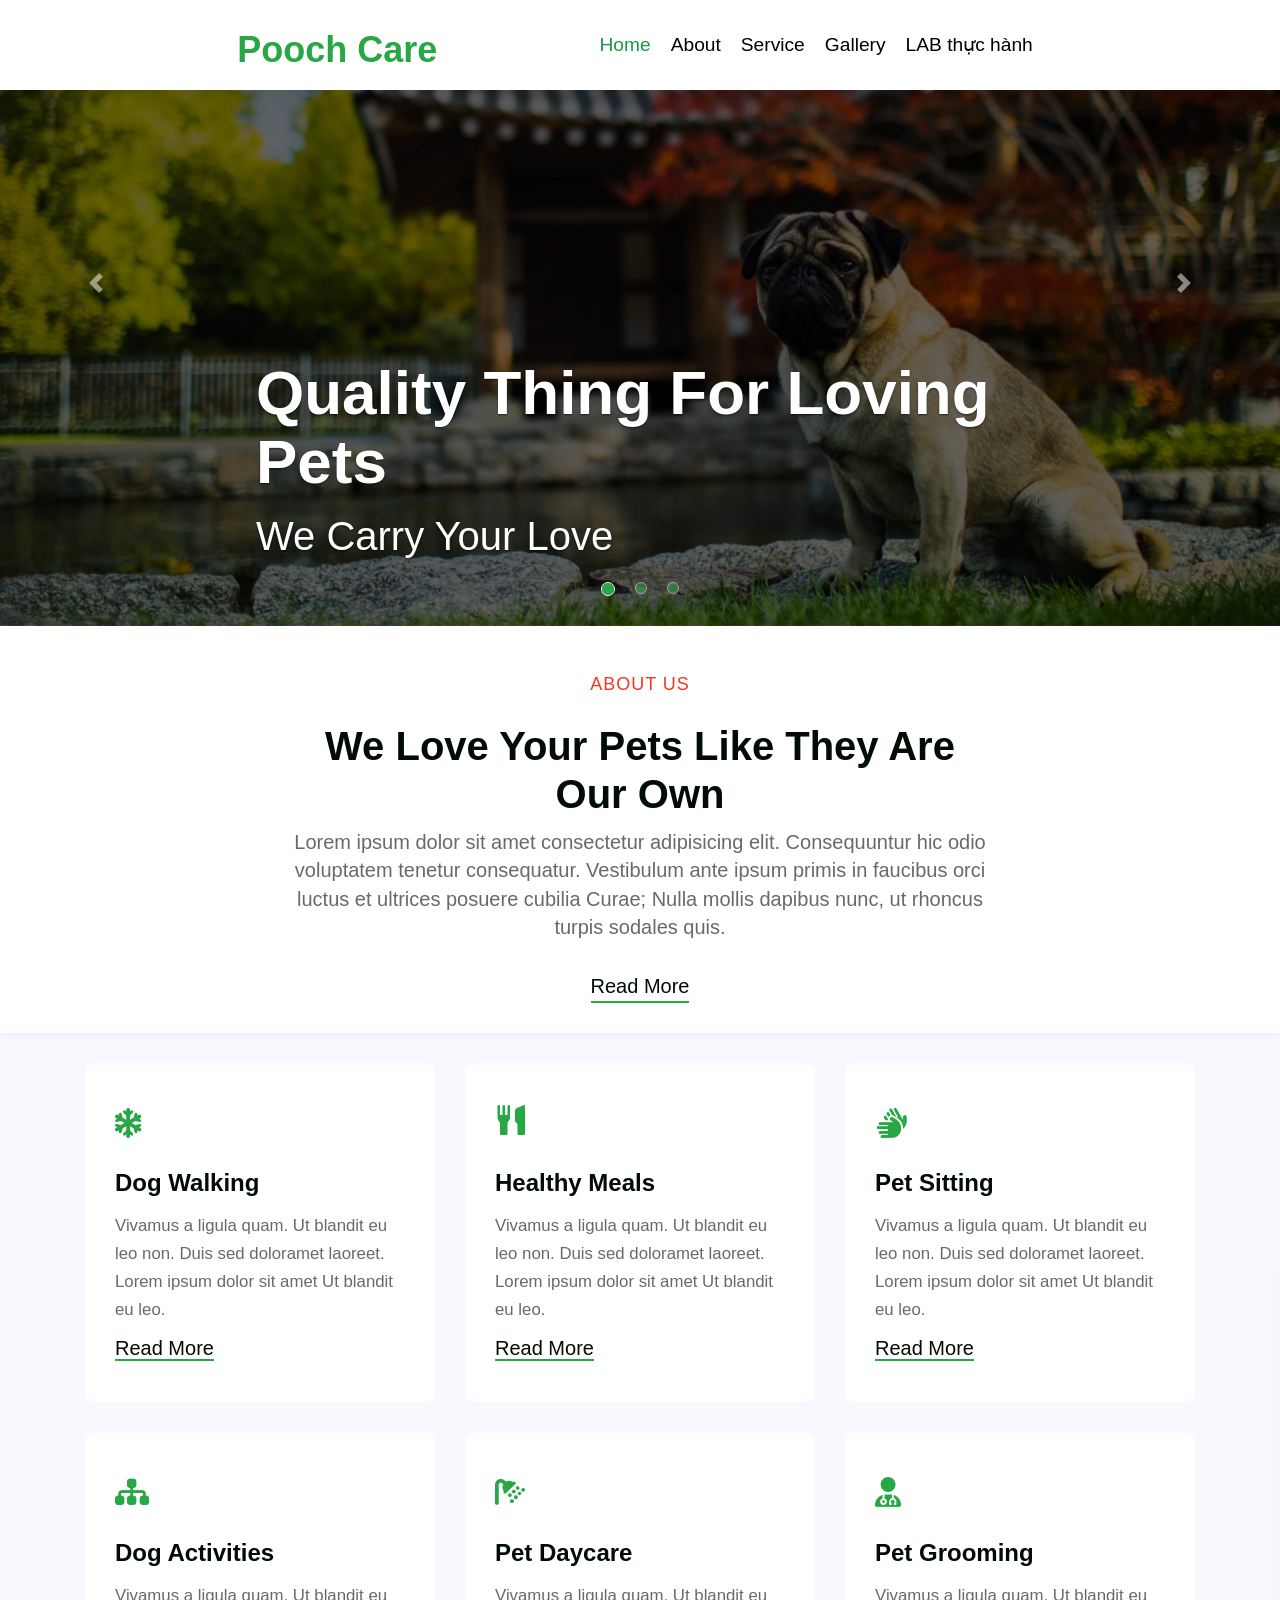
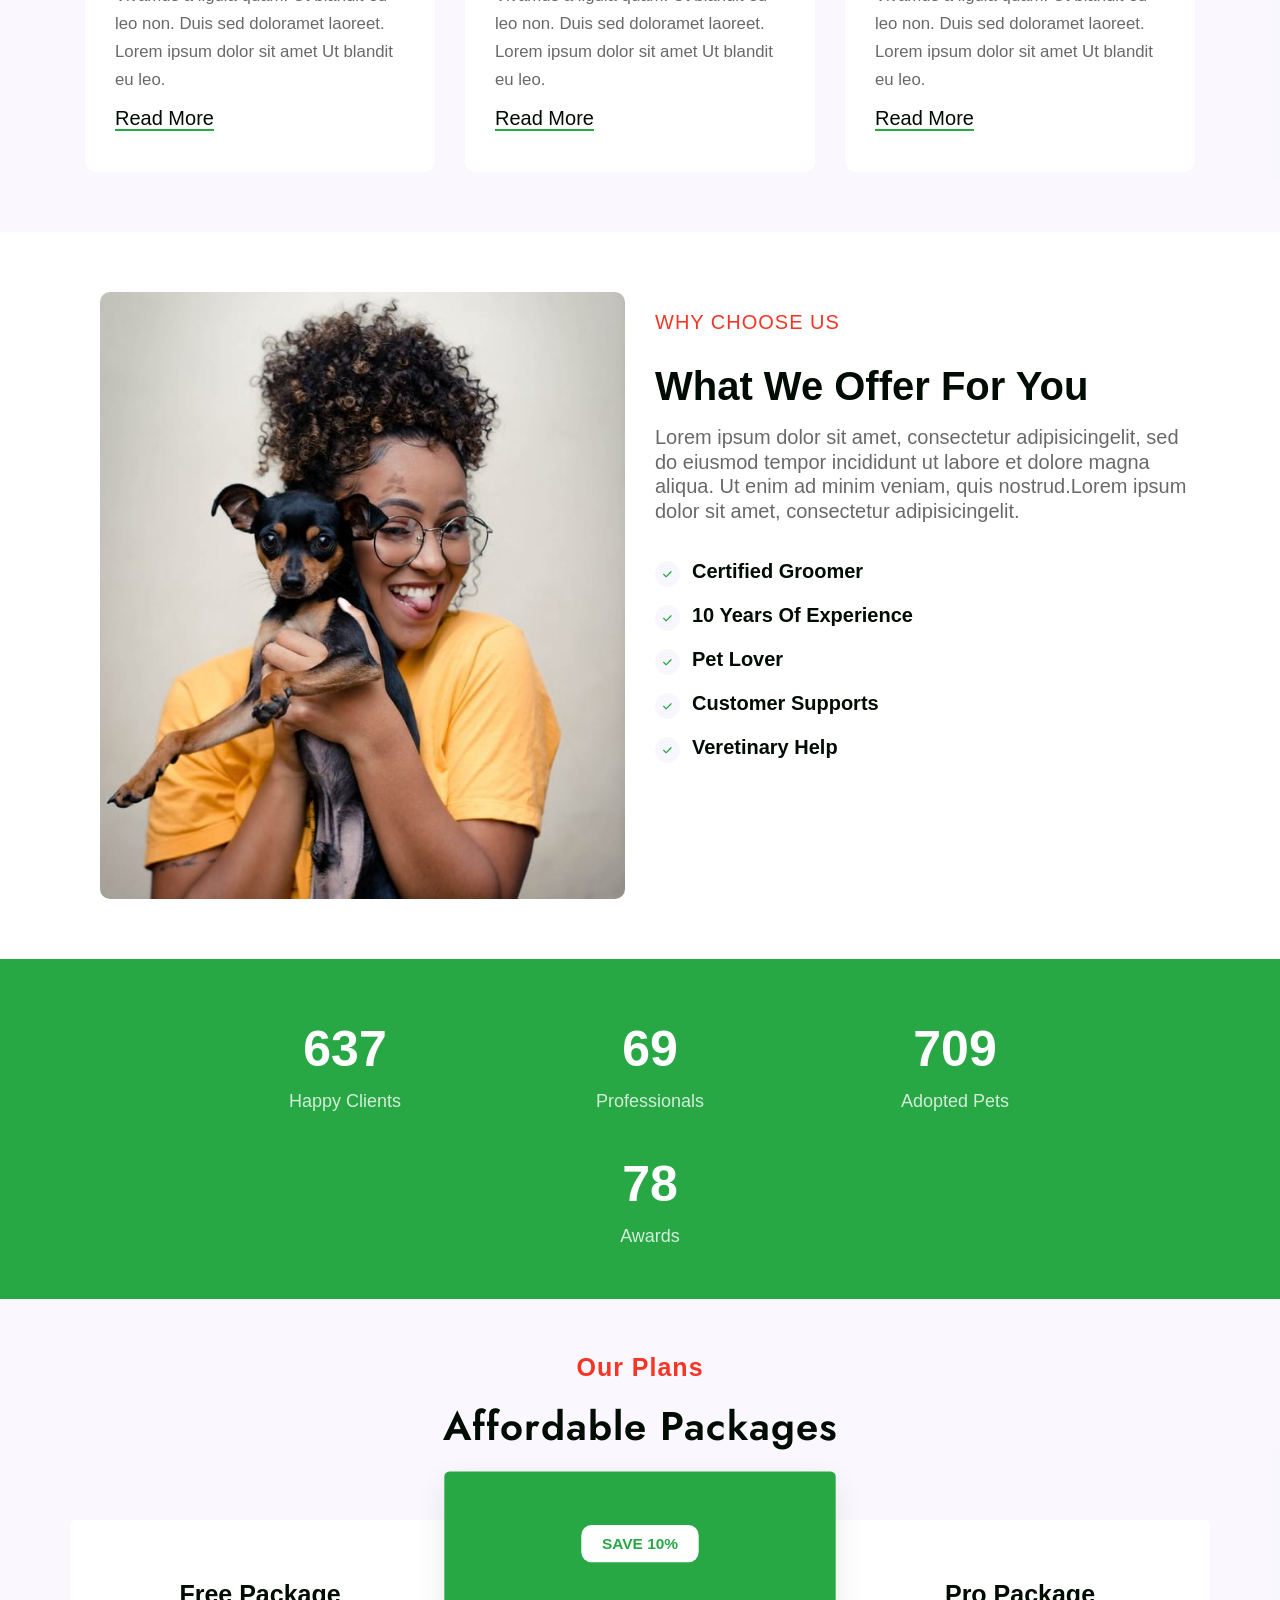
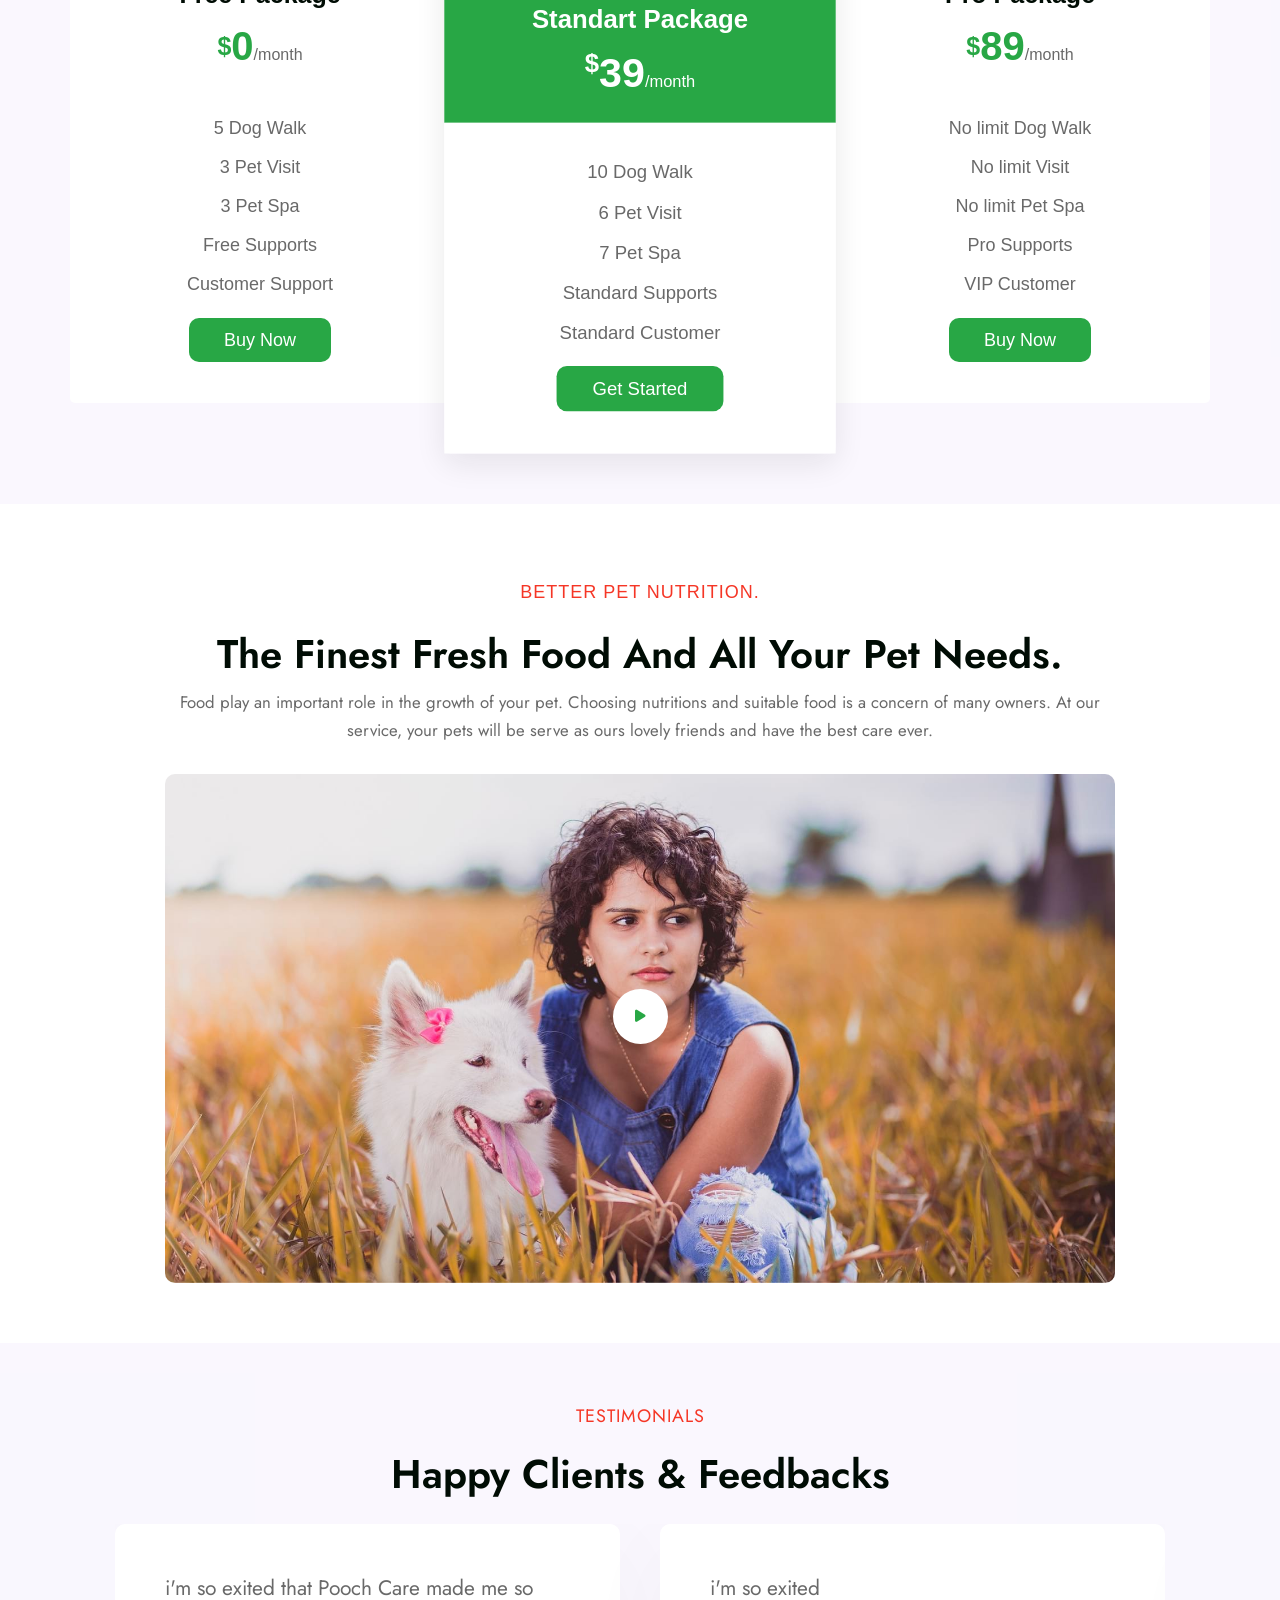
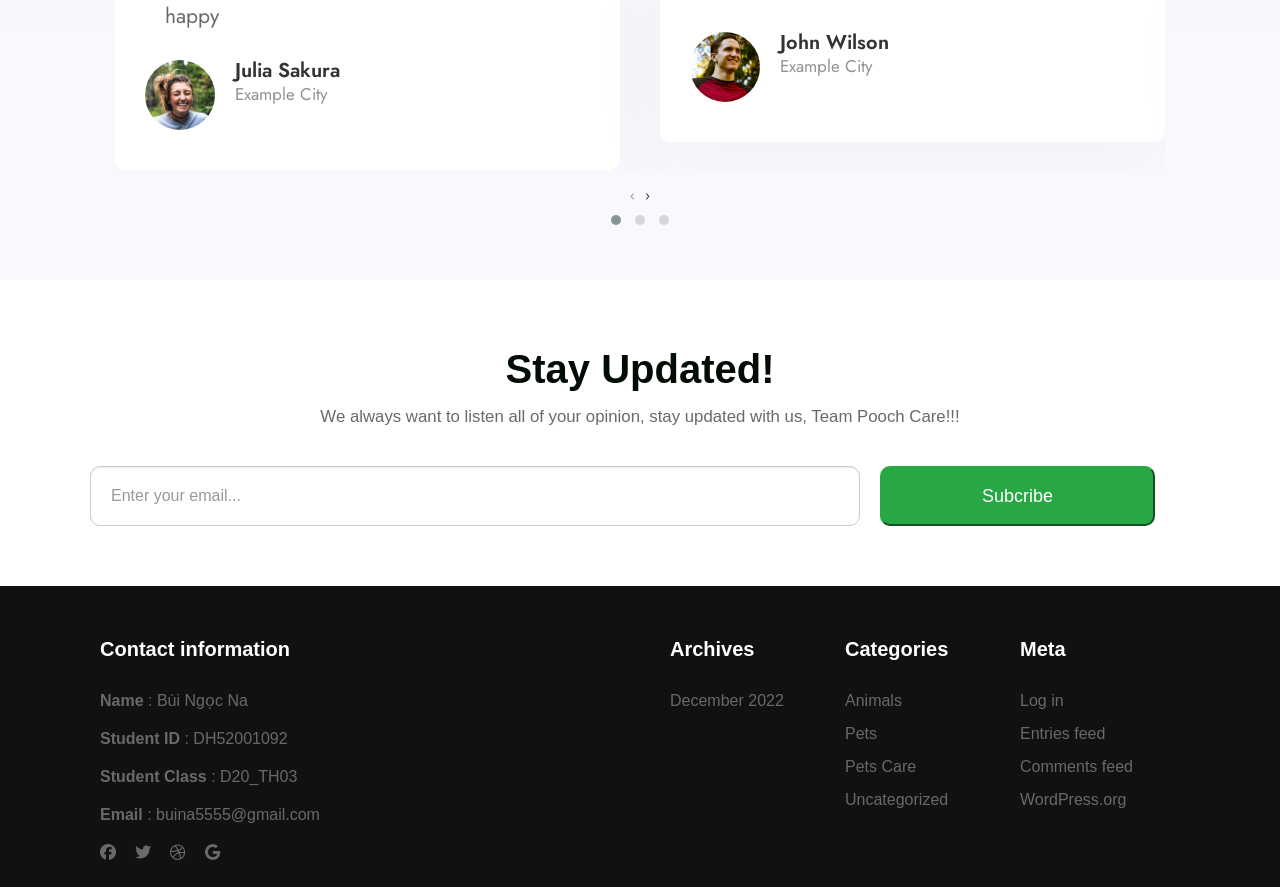
==== index.html @ baf22b52 "daud 1" ====
<!DOCTYPE html>
<html lang="en">
  <head>
    <link rel="stylesheet" href="./style.css" />
    <link rel="icon" href="./img/favicon-32x32.png" />
    <title>Poochcare Animal</title>
    <!-- Required meta tags -->
    <meta charset="utf-8" />
    <meta
      name="viewport"
      content="width=device-width, initial-scale=1, shrink-to-fit=no"
    />
    <!-- End required meta tags -->
    <!-- Bootstrap CSS -->
    <link
      rel="stylesheet"
      href="https://stackpath.bootstrapcdn.com/bootstrap/4.3.1/css/bootstrap.min.css"
      integrity="sha384-ggOyR0iXCbMQv3Xipma34MD+dH/1fQ784/j6cY/iJTQUOhcWr7x9JvoRxT2MZw1T"
      crossorigin="anonymous"
    />
    <link
      rel="stylesheet"
      href="https://cdnjs.cloudflare.com/ajax/libs/font-awesome/6.2.0/css/all.min.css"
    />
    <link
      href="//netdna.bootstrapcdn.com/bootstrap/3.0.0/css/bootstrap.min.css"
      rel="stylesheet"
    />
    <link
      rel="stylesheet"
      href="https://cdnjs.cloudflare.com/ajax/libs/OwlCarousel2/2.3.4/assets/owl.carousel.min.css"
      integrity="sha512-tS3S5qG0BlhnQROyJXvNjeEM4UpMXHrQfTGmbQ1gKmelCxlSEBUaxhRBj/EFTzpbP4RVSrpEikbmdJobCvhE3g=="
      crossorigin="anonymous"
      referrerpolicy="no-referrer"
    />
    <link
      rel="stylesheet"
      href="https://cdnjs.cloudflare.com/ajax/libs/OwlCarousel2/2.3.4/assets/owl.theme.default.min.css"
      integrity="sha512-sMXtMNL1zRzolHYKEujM2AqCLUR9F2C4/05cdbxjjLSRvMQIciEPCQZo++nk7go3BtSuK9kfa/s+a4f4i5pLkw=="
      crossorigin="anonymous"
      referrerpolicy="no-referrer"
    />
    <!-- End bootstrap CSS -->
  </head>
  <body>
    <!-- Start header -->
    <header class="header">
      <div class="container">
        <div class="logo">
          <h1>Pooch Care</h1>
        </div>
        <!-- Start navigation bar -->
        <div class="navigation">
          <div><a style="color: #189a46" href="./index.html">Home</a></div>
          <div><a href="./about.html">About</a></div>
          <div><a href="./service.html">Service</a></div>
          <div><a href="#">Gallery</a></div>
          <div><a href="#">LAB thực hành</a></div>
        </div>
        <!-- End navigation bar -->
      </div>
    </header>
    <!-- End header -->
    <!-- Start carousel -->
    <div class="slider">
      <div
        id="carouselExampleIndicators"
        class="carousel slide"
        data-ride="carousel"
      >
        <ol class="carousel-indicators">
          <li
            data-target="#carouselExampleIndicators"
            data-slide-to="0"
            class="dot active"
          ></li>
          <li
            data-target="#carouselExampleIndicators"
            data-slide-to="1"
            class="dot"
          ></li>
          <li
            data-target="#carouselExampleIndicators"
            data-slide-to="2"
            class="dot"
          ></li>
        </ol>
        <div class="carousel-inner">
          <div class="carousel-item active">
            <img
              class="d-block w-100"
              src="./img/banner1.jpg"
              alt="First slide"
            />
            <div
              class="carousel-caption d-none d-md-block"
              style="text-align: left"
            >
              <h1>Quality Thing For Loving Pets</h1>
              <p>We Carry Your Love</p>
            </div>
          </div>
          <div class="carousel-item">
            <img
              class="d-block w-100"
              src="./img/banner2.jpg"
              alt="Second slide"
            />
            <div
              class="carousel-caption d-none d-md-block"
              style="text-align: right"
            >
              <h1>Delivering Happiness For Pets</h1>
              <p>For The Love Of Pets</p>
            </div>
          </div>
          <div class="carousel-item">
            <img
              class="d-block w-100"
              src="./img/banner3.jpg"
              alt="Third slide"
            />
            <div
              class="carousel-caption d-none d-md-block"
              style="text-align: center"
            >
              <h1>Make Your Pets Be Better</h1>
              <p>We Help Yours Project</p>
            </div>
          </div>
        </div>
        <a
          class="carousel-control-prev"
          href="#carouselExampleIndicators"
          role="button"
          data-slide="prev"
        >
          <span class="carousel-control-prev-icon" aria-hidden="true"></span>
          <span class="sr-only">Previous</span>
        </a>
        <a
          class="carousel-control-next"
          href="#carouselExampleIndicators"
          role="button"
          data-slide="next"
        >
          <span class="carousel-control-next-icon" aria-hidden="true"></span>
          <span class="sr-only">Next</span>
        </a>
      </div>
    </div>
    <!-- End carousel -->
    <!-- Start introdution -->
    <section id="about">
      <div class="container">
        <div class="main-content align-items-center">
          <h6 class="sub-title">ABOUT US</h6>
          <h3 class="main-title">We love your pets like they are our own</h3>
          <p class="my-text">
            Lorem ipsum dolor sit amet consectetur adipisicing elit.
            Consequuntur hic odio voluptatem tenetur consequatur. Vestibulum
            ante ipsum primis in faucibus orci luctus et ultrices posuere
            cubilia Curae; Nulla mollis dapibus nunc, ut rhoncus turpis sodales
            quis.
          </p>
          <a href="#" class="read">Read more</a>
        </div>
      </div>
    </section>
    <!-- End introdution -->
    <!-- Start features -->
    <section class="features" id="features">
      <div class="container">
        <div class="grid-area-hny main-content row justify-content-center">
          <div class="col-lg-4 col-sm-6 grids-feature">
            <div class="area-box">
              <div class="icon">
                <i class="fa fa-snowflake"></i>
              </div>
              <h4><a href="#" class="title-head">Dog Walking</a></h4>
              <p>
                Vivamus a ligula quam. Ut blandit eu leo non. Duis sed doloramet
                laoreet. Lorem ipsum dolor sit amet Ut blandit eu leo.
              </p>
              <a href="#" class="read">Read More</a>
            </div>
          </div>
          <div class="col-lg-4 col-sm-6 grids-feature">
            <div class="area-box">
              <div class="icon">
                <i class="glyphicon glyphicon-cutlery"></i>
              </div>
              <h4><a href="#" class="title-head">Healthy Meals</a></h4>
              <p>
                Vivamus a ligula quam. Ut blandit eu leo non. Duis sed doloramet
                laoreet. Lorem ipsum dolor sit amet Ut blandit eu leo.
              </p>
              <a href="#" class="read">Read More</a>
            </div>
          </div>
          <div class="col-lg-4 col-sm-6 grids-feature">
            <div class="area-box">
              <div class="icon">
                <i class="fa fa-sign-language"></i>
              </div>
              <h4><a href="#" class="title-head">Pet Sitting</a></h4>
              <p>
                Vivamus a ligula quam. Ut blandit eu leo non. Duis sed doloramet
                laoreet. Lorem ipsum dolor sit amet Ut blandit eu leo.
              </p>
              <a href="#" class="read">Read More</a>
            </div>
          </div>
          <div class="col-lg-4 col-sm-6 grids-feature">
            <div class="area-box">
              <div class="icon">
                <i class="fa fa-sitemap"></i>
              </div>
              <h4><a href="#" class="title-head">Dog Activities</a></h4>
              <p>
                Vivamus a ligula quam. Ut blandit eu leo non. Duis sed doloramet
                laoreet. Lorem ipsum dolor sit amet Ut blandit eu leo.
              </p>
              <a href="#" class="read">Read More</a>
            </div>
          </div>
          <div class="col-lg-4 col-sm-6 grids-feature">
            <div class="area-box">
              <div class="icon">
                <i class="fa fa-shower"></i>
              </div>
              <h4><a href="#" class="title-head">Pet Daycare</a></h4>
              <p>
                Vivamus a ligula quam. Ut blandit eu leo non. Duis sed doloramet
                laoreet. Lorem ipsum dolor sit amet Ut blandit eu leo.
              </p>
              <a href="#" class="read">Read More</a>
            </div>
          </div>
          <div class="col-lg-4 col-sm-6 grids-feature">
            <div class="area-box">
              <div class="icon">
                <i class="fa fa-user-md"></i>
              </div>
              <h4><a href="#" class="title-head">Pet Grooming</a></h4>
              <p>
                Vivamus a ligula quam. Ut blandit eu leo non. Duis sed doloramet
                laoreet. Lorem ipsum dolor sit amet Ut blandit eu leo.
              </p>
              <a href="#" class="read">Read More</a>
            </div>
          </div>
        </div>
      </div>
    </section>
    <!-- End features -->
    <!-- Start service -->
    <section class="service">
      <div class="content-with-photo py-5">
        <div class="container py-md-5 py3">
          <div class="main-content row">
            <div class="main-content-image col-lg-6 pl-lg-5 mb-lg-0 mb-5">
              <img src="./img/ab.jpg" alt="picture" class="img-fluid" />
            </div>
            <div class="main-content-text col-lg-6">
              <h6 class="sub-title">Why Choose Us</h6>
              <h3 class="hny-title">What we Offer for you</h3>
              <p>
                Lorem ipsum dolor sit amet, consectetur adipisicingelit, sed do
                eiusmod tempor incididunt ut labore et dolore magna aliqua. Ut
                enim ad minim veniam, quis nostrud.Lorem ipsum dolor sit amet,
                consectetur adipisicingelit.
              </p>
              <ul class="list-certified">
                <li><span class="fa fa-check"></span>Certified Groomer</li>
                <li><span class="fa fa-check"></span>10 Years Of Experience</li>
                <li><span class="fa fa-check"></span>Pet Lover</li>
                <li><span class="fa fa-check"></span>Customer Supports</li>
                <li><span class="fa fa-check"></span>Veretinary Help</li>
              </ul>
            </div>
          </div>
        </div>
      </div>
    </section>
    <!-- End service -->
    <!-- Start counting -->
    <section class="counting py-5" id="stats">
      <div class="gallery-inner container py-lg-0 py-3">
        <div class="row stats-con pb-lg-3 justify-content-center">
          <div class="col-lg-3 col-6 stats-info counter-grid">
            <p class="counter1"></p>
            <h4>happy clients</h4>
          </div>
          <div class="col-lg-3 col-6 stats-info counter-grid">
            <p class="counter2"></p>
            <h4>professionals</h4>
          </div>
          <div class="col-lg-3 col-6 stats-info counter-grid mt-lg-0 mt-5">
            <p class="counter3"></p>
            <h4>adopted pets</h4>
          </div>
          <div class="col-lg-3 col-6 stats-info counter-grid mt-lg-0 mt-5">
            <p class="counter4"></p>
            <h4>awards</h4>
          </div>
        </div>
      </div>
    </section>
    <!-- End counting -->
    <!-- Start Plan -->
    <section class="pricing py-5">
      <div class="pricing-7-sec pt-lg-4 pt-md-3 pb-lg-5 pb-md-4">
        <div class="container">
          <div class="heading text-center mx-auto">
            <h6 class="sub-titile">Our Plans</h6>
            <h3 class="hny-title mb-5">Affordable Packages</h3>
          </div>
          <div class="pricing-package no-gutters row justify-content-center">
            <!-- pricing grid 1 -->
            <div class="pricing-gd-left col-lg-4">
              <div class="pricing-left">
                <div class="pricing-left-top">
                  <h6 class="one-light">Free Package</h6>
                  <h4><label for="">$</label>0<span>/month</span></h4>
                </div>
                <div class="pricing-left-bottom">
                  <div class="pricing-left-bottom-bottom">
                    <ul class="links">
                      <li>5 Dog Walk</li>
                      <li>3 Pet Visit</li>
                      <li>3 Pet Spa</li>
                      <li>Free Supports</li>
                      <li>Customer Support</li>
                    </ul>
                  </div>
                  <div class="buy-button">
                    <a href="" class="btn-primary">Buy Now</a>
                  </div>
                </div>
              </div>
            </div>
            <!-- pricing grid 1 -->
            <!-- pricing grid 2 -->
            <div class="pricing-gd-middle active col-lg-4">
              <div class="box-pricing-standard-package">
                <div class="pricing-middle-top">
                  <h5>Save 10%</h5>
                  <h6>Standart Package</h6>
                  <h4><label for="">$</label>39<span>/month</span></h4>
                </div>
                <div class="pricing-middle-bottom">
                  <div class="pricing-middile-bottom-bottom">
                    <ul class="links">
                      <li>10 Dog Walk</li>
                      <li>6 Pet Visit</li>
                      <li>7 Pet Spa</li>
                      <li>Standard Supports</li>
                      <li>Standard Customer</li>
                    </ul>
                  </div>
                  <div class="buy-button">
                    <a href="" class="btn-primary">Get Started</a>
                  </div>
                </div>
              </div>
            </div>
            <!-- pricing grid 2 -->
            <!-- pricing grid 3 -->
            <div class="pricing-gd-left col-lg-4">
              <div class="pricing-left">
                <div class="pricing-left-top">
                  <h6 class="one-light">Pro Package</h6>
                  <h4><label for="">$</label>89<span>/month</span></h4>
                </div>
                <div class="pricing-left-bottom">
                  <div class="pricing-left-bottom-bottom">
                    <ul class="links">
                      <li>No limit Dog Walk</li>
                      <li>No limit Visit</li>
                      <li>No limit Pet Spa</li>
                      <li>Pro Supports</li>
                      <li>VIP Customer</li>
                    </ul>
                  </div>
                  <div class="buy-button">
                    <a href="" class="btn-primary">Buy Now</a>
                  </div>
                </div>
              </div>
            </div>
            <!-- pricing grid 3 -->
          </div>
        </div>
      </div>
    </section>
    <!-- End Plan -->
    <!-- Start video popup -->
    <section class="video-popup" id="video-popup">
      <div class="new-block py-5">
        <div class="container py-lg-5 HPVideoPopup">
          <div class="middle-section text-center">
            <div class="section-width">
              <h6 class="sub-title text-center">Better pet nutrition.</h6>
              <h3 class="hny-title">
                The finest fresh food and all your pet needs.
              </h3>
              <p class="mt-3">
                Food play an important role in the growth of your pet. Choosing
                nutritions and suitable food is a concern of many owners. At our
                service, your pets will be serve as ours lovely friends and have
                the best care ever.
              </p>
            </div>
            <div class="history-info mt-5">
              <div class="position-relative">
                <img
                  src="./img/banner2.jpg"
                  alt="video-popup"
                  class="radius-image img-fluid video-popup-image"
                />
                <a
                  href="../img/273202258.mp4"
                  target="_blank"
                  class="popup-with-zoom-animation text-center play-view position-absolute"
                >
                  <span class="video-play-icon">
                    <i class="fa fa-play"></i>
                  </span>
                </a>
                <div id="play-video" class="zoom-animate-dialog mfp-hide"></div>
              </div>
            </div>
          </div>
        </div>
      </div>
    </section>
    <!-- End video popup -->
    <!-- Start feedback -->
    <section class="client">
      <div class="customer-feedback py-5">
        <div class="container py-lg-4 py-md-3 pb-lg-0 feedback-block">
          <div class="heading-text text-center mx-auto">
            <h6 class="sub-title text-center text-uppercase">testimonials</h6>
            <h3 class="hny-title mb-md-5 mb-4">Happy Clients & Feedbacks</h3>
          </div>
          <div class="feedback-width">
            <div
              id="owl-demo1"
              class="owl-two owl-carousel owl-theme owl-loaded owl-drag"
            >
              <div class="owl-stage-outer">
                <div class="owl-stage">
                  <div class="owl-item active">
                    <div class="item">
                      <div class="testimonial-content">
                        <blockquote>
                          <p>i'm so exited that Pooch Care made me so happy</p>
                        </blockquote>
                        <div class="testimonial-des">
                          <div class="des-image">
                            <img
                              src="./img/f1.jpg"
                              alt="client-image"
                              class="img-fluid"
                            />
                          </div>
                          <div class="people align-self">
                            <h3>Julia Sakura</h3>
                            <p class="identity">Example City</p>
                          </div>
                        </div>
                      </div>
                    </div>
                  </div>
                  <div class="owl-item">
                    <div class="item">
                      <div class="testimonial-content">
                        <blockquote>
                          <p>i'm so exited</p>
                        </blockquote>
                        <div class="testimonial-des">
                          <div class="des-image">
                            <img
                              src="./img/f2.jpg"
                              alt="client-image"
                              class="img-fluid"
                            />
                          </div>
                          <div class="people align-self">
                            <h3>John Wilson</h3>
                            <p class="identity">Example City</p>
                          </div>
                        </div>
                      </div>
                    </div>
                  </div>
                  <div class="owl-item">
                    <div class="item">
                      <div class="testimonial-content">
                        <blockquote>
                          <p>i'm so happy</p>
                        </blockquote>
                        <div class="testimonial-des">
                          <div class="des-image">
                            <img
                              src="./img/f3.jpg"
                              alt="client-image"
                              class="img-fluid"
                            />
                          </div>
                          <div class="people align-self">
                            <h3>Joy Linderson</h3>
                            <p class="identity">Example City</p>
                          </div>
                        </div>
                      </div>
                    </div>
                  </div>
                  <div class="owl-item">
                    <div class="item">
                      <div class="testimonial-content">
                        <blockquote>
                          <p>i'm so great</p>
                        </blockquote>
                        <div class="testimonial-des">
                          <div class="des-image">
                            <img
                              src="./img/f4.jpg"
                              alt="client-image"
                              class="img-fluid"
                            />
                          </div>
                          <div class="people align-self">
                            <h3>Mike Thyson</h3>
                            <p class="identity">Example City</p>
                          </div>
                        </div>
                      </div>
                    </div>
                  </div>
                  <div class="owl-item">
                    <div class="item">
                      <div class="testimonial-content">
                        <blockquote>
                          <p>i'm so confused</p>
                        </blockquote>
                        <div class="testimonial-des">
                          <div class="des-image">
                            <img
                              src="./img/f2.jpg"
                              alt="client-image"
                              class="img-fluid"
                            />
                          </div>
                          <div class="people align-self">
                            <h3>Sam Smith</h3>
                            <p class="identity">Example City</p>
                          </div>
                        </div>
                      </div>
                    </div>
                  </div>
                </div>
              </div>
            </div>
          </div>
        </div>
      </div>
    </section>
    <!-- End feedback -->
    <!-- Start subcribe -->
    <section class="sub py-5">
      <div class="container py-md-4 py-3">
        <div class="main-content my-lg-4 mt-4">
          <div class="mx-auto">
            <div class="subcribe mx-auto">
              <div class="header-section text-center mx-auto">
                <h3 class="hny-title">Stay Updated!</h3>
                <p class="my-3">
                  We always want to listen all of your opinion, stay updated
                  with us, Team Pooch Care!!!
                </p>
              </div>
              <form action="" class="subcribe-field pt-2 mt-5">
                <div
                  class="subcribe-field-main d-md-flex flex-wrap px-lg-2 px-sm-0"
                >
                  <input
                    placeholder="Enter your email..."
                    type="email"
                    class="form-control"
                    required
                  />
                  <button
                    class="btn-style btn-primary col-lg-3 col-sm-12 align-content-center"
                    type="submit"
                  >
                    Subcribe
                  </button>
                </div>
              </form>
            </div>
          </div>
        </div>
      </div>
    </section>
    <!-- End subcribe -->
    <!-- Start footer -->
    <section class="footer">
      <footer class="footer-28">
        <div class="footer-bg-layer">
          <div class="container py-lg-3">
            <div class="footer-top d-flex">
              <div class="footer-list col-lg-6 mt-5 col-md-5">
                <h6 class="footer-title">Contact information</h6>
                <ul>
                  <li>
                    <p>
                      <strong>Name</strong> : Bùi Ngọc Na
                    </p>
                  </li>
                  <li>
                    <p>
                      <strong>Student ID </strong>
                      : DH52001092
                    </p>
                  </li>
                  <li>
                    <p>
                      <strong>Student Class </strong>
                      : D20_TH03
                    </p>
                  </li>
                  <li>
                    <p>
                      <strong>Email</strong>
                      <a
                        href="mailto:
                      buina5555@gmail.com"
                      >
                        : buina5555@gmail.com
                      </a>
                    </p>
                  </li>
                </ul>
                <div class="footerSocial mt-3">
                  <ul class="social-icon">
                    <li class="facebook">
                      <a
                        href="https://www.facebook.com/w3layouts/"
                        title="Facebook"
                      >
                        <span class="fab fa-facebook" aria-hidden="true"></span>
                      </a>
                    </li>

                    <li class="twitter">
                      <a href="https://twitter.com/W3layouts" title="Twitter">
                        <span class="fab fa-twitter" aria-hidden="true"></span>
                      </a>
                    </li>

                    <li class="dribbble">
                      <a href="https://dribbble.com/w3layouts" title="Dribbble">
                        <span class="fab fa-dribbble" aria-hidden="true"></span>
                      </a>
                    </li>

                    <li class="google">
                      <a
                        href="https://myaccount.google.com/intro/profile"
                        title="Google"
                      >
                        <span class="fab fa-google" aria-hidden="true"></span>
                      </a>
                    </li>
                  </ul>
                </div>
              </div>
              <div class="col-lg-6 col-md-7">
                <div class="list-product">
                  <div class="col-sm-4 col-6 footer-list-product mt-5">
                    <div id="archive">
                      <h6 class="footer-title">Archives</h6>
                      <ul>
                        <li><a href="https://wp.w3layouts.com/poochcare/2020/12/">December 2022</a></li>
                      </ul>
                    </div>
                  </div>
                  <div class="col-sm-4 col-6 footer-list-product mt-5">
                    <div id="Categories">
                      <h6 class="footer-title">Categories</h6>
                      <ul>
                        <li><a href="https://wp.w3layouts.com/poochcare/category/animals/">Animals</a></li>
                        <li><a href="https://wp.w3layouts.com/poochcare/category/pets/">Pets</a></li>
                        <li><a href="https://wp.w3layouts.com/poochcare/category/pets-care/">Pets Care</a></li>
                        <li><a href="https://wp.w3layouts.com/poochcare/category/uncategorized/">Uncategorized</a></li>
                      </ul>
                    </div>
                  </div>
                  <div class="col-sm-4 footer-list-product mt-5">
                    <div id="meta">
                      <h6 class="footer-title">Meta</h6>
                      <ul>
                        <li><a href="https://wp.w3layouts.com/poochcare/wp-login.php">Log in</a></li>
                        <li><a href="https://wp.w3layouts.com/poochcare/feed/">Entries feed</a></li>
                        <li><a href="https://wp.w3layouts.com/poochcare/comments/feed/">Comments feed</a></li>
                        <li><a href="https://wordpress.org/">WordPress.org</a></li>
                      </ul>
                    </div>
                  </div>
                </div>
              </div>
            </div>
          </div>
        </div>
      </footer>
    </section>
    <!-- End footer -->
    <script
      src="https://cdnjs.cloudflare.com/ajax/libs/jquery/3.6.1/jquery.min.js"
      integrity="sha512-aVKKRRi/Q/YV+4mjoKBsE4x3H+BkegoM/em46NNlCqNTmUYADjBbeNefNxYV7giUp0VxICtqdrbqU7iVaeZNXA=="
      crossorigin="anonymous"
      referrerpolicy="no-referrer"
    ></script>
    <script
      src="https://cdnjs.cloudflare.com/ajax/libs/OwlCarousel2/2.3.4/owl.carousel.min.js"
      integrity="sha512-bPs7Ae6pVvhOSiIcyUClR7/q2OAsRiovw4vAkX+zJbw3ShAeeqezq50RIIcIURq7Oa20rW2n2q+fyXBNcU9lrw=="
      crossorigin="anonymous"
      referrerpolicy="no-referrer"
    ></script>
  <!-- Code injected by live-server -->
</body>
  <script>
    $(".owl-carousel").owlCarousel({
      loop: true,
      margin: 40,
      items: 2,
      responsiveClass: true,
      responsive: {
        600: {
          items: 1,
          nav: false,
        },
        1000: {
          items: 2,
          nav: true,
          loop: false,
        },
      },
    });
  </script>
  <script>
    function animateValue(obj, start, end, duration) {
      let startTimestamp = null;
      const step = (timestamp) => {
        if (!startTimestamp) startTimestamp = timestamp;
        const progress = Math.min((timestamp + startTimestamp) / duration, 1);
        obj.innerHTML = Math.floor(progress * (end - start) + start);
        if (progress < 1) {
          window.requestAnimationFrame(step);
        }
      };
      window.requestAnimationFrame(step);
    }
    const obj = document.querySelector(".counter1");
    const obj_2 = document.querySelector(".counter2");
    const obj_3 = document.querySelector(".counter3");
    const obj_4 = document.querySelector(".counter4");
    animateValue(obj, 0, 730, 5000);
    animateValue(obj_2, 0, 80, 5000);
    animateValue(obj_3, 0, 812, 5000);
    animateValue(obj_4, 0, 90, 5000);
  </script>
  <script>
    function ScrollToTop() {
      window.scroll({ top: 0, left: 0, behavior: "smooth" });
    }
  </script>
  <script
    src="https://code.jquery.com/jquery-3.3.1.slim.min.js"
    integrity="sha384-q8i/X+965DzO0rT7abK41JStQIAqVgRVzpbzo5smXKp4YfRvH+8abtTE1Pi6jizo"
    crossorigin="anonymous"
  ></script>
  <script
    src="https://cdnjs.cloudflare.com/ajax/libs/popper.js/1.14.7/umd/popper.min.js"
    integrity="sha384-UO2eT0CpHqdSJQ6hJty5KVphtPhzWj9WO1clHTMGa3JDZwrnQq4sF86dIHNDz0W1"
    crossorigin="anonymous"
  ></script>
  <script
    src="https://stackpath.bootstrapcdn.com/bootstrap/4.3.1/js/bootstrap.min.js"
    integrity="sha384-JjSmVgyd0p3pXB1rRibZUAYoIIy6OrQ6VrjIEaFf/nJGzIxFDsf4x0xIM+B07jRM"
    crossorigin="anonymous"
  ></script>
</html>
---- style.css ----
/* import google font */
@import url("https://fonts.googleapis.com/css2?family=Jost:wght@500&display=swap");
:root {
  --green: #189a46;
  --bg-color: #fff;
  --slider-bg-color: #0c0c0c;
  --about-us: #f53626;
  --black-title: #000c04;
  --text: #696969;
  --border-radius: 10px;
  --bg-light: rgba(147, 107, 232, 0.05);
}
* {
  margin: 0;
  padding: 0;
  box-sizing: border-box;
}
html {
  overflow-x: hidden;
}
body {
  overflow-x: hidden;
  font-family: "Jost", sans-serif;
}
/* Start header */
header {
  position: fixed;
  z-index: 999;
  width: 100%;
  height: 90px;
  box-shadow: 0 3px 9px rgb(0 0 0 / 5%);
  align-items: center;
  background-color: var(--bg-color);
}
header .container {
  display: flex;
  justify-content: space-between;
  height: 100%;
  align-items: center;
}
header .container .logo h1 {
  color: var(--green);
  font-size: 36px;
  font-weight: bolder;
}
header .container .navigation {
  display: flex;
  justify-content: space-between;
}
header .container .navigation > div {
  padding: 0 10px;
}
header .container .navigation div a {
  text-decoration: none;
  color: black;
  font-size: 19.2px;
  display: block;
  position: relative;
}
header .container .navigation div a:hover {
  color: var(--green);
  transition: all 0.4s linear;
}
header .container .navigation div a::after {
  content: "";
  width: 0px;
  height: 2px;
  bottom: -2px;
  left: 0;
  background-color: var(--green);
  position: absolute;
  transition: all 0.4s linear;
}
header .container .navigation div a:hover::after {
  width: 100%;
}
.fa-angle-down {
  margin-top: 9px;
  padding-right: 5px;
  color: #999;
  font-size: 10px;
}
/* End header */
/* Start Slider */
.slider {
  margin-top: -60px;
}
.slider .carousel-indicators .dot {
  background-color: var(--green);
  margin: 0 10px;
}

.slider .carousel-inner::after {
  content: "";
  position: absolute;
  top: 0;
  bottom: 0;
  left: 0;
  right: 0;
  background: rgba(0, 0, 0, 0.6);
}

.slider .carousel-item .carousel-caption {
  line-height: 60px;
  font-size: 40px;
}
.slider .carousel-item .carousel-caption > h1 {
  font-size: 62px;
  font-weight: 700;
}
/* End Slider */
/* Start Introduction */
#about {
  padding: 3rem 0 !important;
  box-shadow: 0 3px 9px rgb(0 0 0 / 5%);
}

#about .container .main-content {
  margin: 0 auto;
  max-width: 700px;
  text-align: center;
}

#about .container .main-content .sub-title {
  font-size: 18px;
  font-weight: 400;
  text-transform: uppercase;
  line-height: 2em;
  letter-spacing: 1px;
  color: var(--about-us);
}
#about .container .main-content .main-title {
  font-size: 40px;
  font-weight: 600;
  line-height: 48px;
  text-transform: capitalize;
  color: var(--black-title);
}
#about .container .main-content .my-text {
  color: var(--text);
  font-size: 20px;
  margin: 1rem 0 !important;
}
#about .container .main-content .read {
  text-decoration: none;
  color: var(--black-title);
  border-bottom: 2px solid var(--green);
  font-size: 20px;
  margin-top: 20px;
  display: inline-block;
  text-transform: capitalize;
}
#about .container .main-content .read:hover {
  transition: all 0.4s linear;
  color: var(--green);
}
/* End Introduction */
/* Start features */
.features {
  background-color: var(--bg-light);
  padding: 3rem 0 !important;
}
.features .container .main-content {
  transition: margin 0.2s ease-in-out;
}
.features .container .main-content .grids-feature:hover {
  margin-top: -20px;
}
.features .container .main-content .grids-feature {
  margin-bottom: 30px;
}
.features .container .main-content .grids-feature .area-box {
  padding: 40px 30px;
  border-radius: var(--border-radius);
  background-color: var(--bg-color);
  position: relative;
}
.features .container .main-content .grids-feature .area-box:hover {
  transition: all 0.5s ease 0s;
  background-color: var(--bg-light);
}
.features .container .main-content .grids-feature .area-box .icon {
  color: var(--green);
  font-size: 30px;
}
.features .container .main-content .grids-feature .area-box:hover .icon {
  animation: rotate 10s linear infinite;
  width: fit-content;
}
@keyframes rotate {
  0% {
    transform: rotate(0);
  }
  100% {
    transform: rotate(1440deg);
  }
}
.features .container .main-content .grids-feature .area-box .title-head {
  color: var(--black-title);
  text-decoration: none;
  display: block;
  font-size: 24px;
  font-weight: 600;
  margin: 25px 0 15px 0;
}
.features .container .main-content .grids-feature .area-box .title-head:hover {
  transition: all 0.4s linear;
  color: var(--green);
}
.features .container .main-content .grids-feature .area-box p {
  color: var(--text);
  font-size: 1.2em;
  line-height: 28px;
}
.features .container .main-content .grids-feature .area-box .read {
  font-size: 20px;
  text-decoration: none;
  color: var(--black-title);
  border-bottom: 2px solid var(--green);
}
.features .container .main-content .grids-feature .area-box .read:hover {
  transition: all 0.4s linear;
  color: var(--green);
}
/* End features */

/* Start serevice */
.service .content-with-photo .container .main-content .main-content-image img {
  border-radius: var(--border-radius);
}
.service
  .content-with-photo
  .container
  .main-content
  .main-content-text
  .sub-title {
  font-size: 20px;
  font-weight: 400;
  text-transform: uppercase;
  line-height: 2em;
  letter-spacing: 1px;
  color: var(--about-us);
}
.service
  .content-with-photo
  .container
  .main-content
  .main-content-text
  .hny-title {
  font-weight: 600;
  text-transform: capitalize;
  font-size: 40px;
  line-height: 48px;
  color: var(--black-title);
}
.service .content-with-photo .container .main-content .main-content-text p {
  font-size: 20px;
  line-height: 24.5px;
  color: var(--text);
  margin: 15px 0 35px 0;
}
.service .content-with-photo .container .main-content .main-content-text .fa {
  color: var(--green);
  margin-right: 12px;
  background-color: var(--bg-light);
  font-size: 10px;
  padding: 8px;
  border-radius: 50%;
  display: inline-block;
}
.service
  .content-with-photo
  .container
  .main-content
  .main-content-text
  .list-certified
  li {
  font-size: 20px;
  line-height: 26px;
  color: var(--black-title);
  margin: 15px 0;
  font-weight: 600;
  list-style-type: none;
}
/* End serevice */
/* Start counting */
.counting {
  background-color: var(--green);
}
.counting .stats-info {
  text-align: center;
}
.counting .stats-info p {
  font-size: 50px;
  line-height: 60px;
  font-weight: 600;
  color: var(--bg-color);
  margin-top: 30px;
}
.counting .stats-info h4 {
  line-height: 25px;
  text-transform: capitalize;
  color: var(--bg-color);
  font-weight: 400;
  margin-top: 10px;
  opacity: 0.8;
}
/* End counting */
/* Start Plan */
.pricing {
  background-color: var(--bg-light);
}
.pricing .pricing-7-sec .container .pricing-package .pricing-gd-left {
  background-color: var(--bg-color);
  border-radius: 5px;
  align-self: center;
}
.pricing
  .pricing-7-sec
  .container
  .pricing-package
  .pricing-gd-left
  .pricing-left {
  text-align: center;
  padding: 3.5em 2.5em;
}
.pricing .pricing-7-sec .container .heading h6 {
  margin-bottom: 10px;
  font-size: 25px;
  font-weight: 600;
  letter-spacing: 1px;
  color: var(--about-us);
}
.pricing .pricing-7-sec .container .heading h3 {
  font-size: 40px;
  font-weight: 600;
  line-height: 48px;
  color: var(--black-title);
  font-family: "Jost";
  letter-spacing: 1px;
}
.pricing .pricing-7-sec .container .pricing-package {
  display: flex;
}
.pricing
  .pricing-7-sec
  .container
  .pricing-package
  .pricing-gd-left
  .pricing-left
  .pricing-left-top
  h6 {
  color: var(--black-title);
  font-weight: 600;
  font-size: 25px;
  line-height: 30px;
  margin-bottom: 10px;
}
.pricing
  .pricing-7-sec
  .container
  .pricing-package
  .pricing-gd-left
  .pricing-left
  .pricing-left-top
  h4 {
  font-size: 40px;
  line-height: 45px;
  font-weight: 600;
  margin: 15px 0 20px;
  color: var(--green);
}
.pricing
  .pricing-7-sec
  .container
  .pricing-package
  .pricing-gd-left
  .pricing-left
  .pricing-left-top
  h4
  label {
  font-size: 25px;
  vertical-align: text-top;
}
.pricing
  .pricing-7-sec
  .container
  .pricing-package
  .pricing-gd-left
  .pricing-left
  .pricing-left-top
  h4
  span {
  font-size: 16px;
  line-height: 25px;
  color: var(--text);
  font-weight: 400;
}
.pricing
  .pricing-7-sec
  .container
  .pricing-package
  .pricing-gd-left
  .pricing-left
  .pricing-left-bottom {
  padding-top: 1em;
}
.pricing
  .pricing-7-sec
  .container
  .pricing-package
  .pricing-gd-left
  .pricing-left
  .pricing-left-bottom
  .pricing-left-bottom-bottom
  ul.links
  li {
  list-style-type: none;
  color: var(--text);
  margin-bottom: 5px;
  font-size: 18px;
  line-height: 28px;
  font-weight: normal;
  align-self: center;
  padding-top: 6px;
}
.pricing
  .pricing-7-sec
  .container
  .pricing-package
  .pricing-gd-left
  .pricing-left
  .pricing-left-bottom
  .buy-button {
  margin-top: 2em;
}
.pricing
  .pricing-7-sec
  .container
  .pricing-package
  .pricing-gd-left
  .pricing-left
  .pricing-left-bottom
  .buy-button
  .btn-primary {
  padding: 12px 35px;
  font-size: 18px;
  line-height: 28px;
  font-weight: 400;
  border-radius: var(--border-radius);
  background-color: var(--green);
  text-decoration: none;
}
.pricing
  .pricing-7-sec
  .container
  .pricing-package
  .pricing-gd-left
  .pricing-left
  .pricing-left-bottom
  .buy-button
  .btn-primary:hover {
  transition: color 0.15s ease-in-out, background-color 0.15s ease-in-out,
    border-color 0.15s ease-in-out, box-shadow 0.15s ease-in-out;
  background-color: #189a46;
}
.pricing .pricing-7-sec .container .pricing-package .pricing-gd-middle {
  -webkit-transform: scale(1.03);
  z-index: 1;
  margin: 0;
  box-shadow: 0 10px 30px 0 rgb(17 17 17 / 9%);
  border-radius: 6px;
  text-align: center;
}
.pricing
  .pricing-7-sec
  .container
  .pricing-package
  .pricing-gd-middle
  .box-pricing-standard-package
  .pricing-middle-top {
  padding: 3em 2.5em 0.5em;
  background-color: var(--green);
  border-top-right-radius: 5px;
  border-top-left-radius: 5px;
}
.pricing
  .pricing-7-sec
  .container
  .pricing-package
  .pricing-gd-middle
  .box-pricing-standard-package
  .pricing-middle-top
  > h5 {
  font-size: 15px;
  line-height: 20px;
  color: var(--green);
  text-transform: uppercase;
  margin-bottom: 30px;
  font-weight: 700;
  display: inline-block;
  padding: 8px 20px;
  background: #fff;
  border-radius: var(--border-radius);
}
.pricing
  .pricing-7-sec
  .container
  .pricing-package
  .pricing-gd-middle
  .box-pricing-standard-package
  .pricing-middle-top
  > h6 {
  text-transform: capitalize;
  margin-bottom: 10px;
  font-size: 25px;
  line-height: 30px;
  font-weight: 600;
  color: #fff;
}
.pricing
  .pricing-7-sec
  .container
  .pricing-package
  .pricing-gd-middle
  .box-pricing-standard-package
  .pricing-middle-top
  > h4 {
  color: #fff;
  font-size: 40px;
  margin: 15px 0 20px;
  font-weight: 600;
}
.pricing
  .pricing-7-sec
  .container
  .pricing-package
  .pricing-gd-middle
  .box-pricing-standard-package
  .pricing-middle-top
  > h4
  > label {
  font-size: 25px;
  vertical-align: text-top;
}
.pricing
  .pricing-7-sec
  .container
  .pricing-package
  .pricing-gd-middle
  .box-pricing-standard-package
  .pricing-middle-top
  > h4
  > span {
  font-size: 16px;
  line-height: 25px;
  font-weight: 400;
}
.pricing
  .pricing-7-sec
  .container
  .pricing-package
  .pricing-gd-middle
  .box-pricing-standard-package
  .pricing-middle-bottom {
  padding: 2em 2.5em 3.5em;
  background-color: var(--bg-color);
}
.pricing
  .pricing-7-sec
  .container
  .pricing-package
  .pricing-gd-middle
  .box-pricing-standard-package
  .pricing-middle-bottom
  ul.links {
  min-height: 120px;
  list-style: none;
}
.pricing
  .pricing-7-sec
  .container
  .pricing-package
  .pricing-gd-middle
  .box-pricing-standard-package
  .pricing-middle-bottom
  ul.links
  li {
  margin-bottom: 5px;
  color: var(--text);
  font-size: 18px;
  line-height: 28px;
  align-self: center;
  padding-top: 6px;
}
.pricing
  .pricing-7-sec
  .container
  .pricing-package
  .pricing-gd-middle
  .box-pricing-standard-package
  .pricing-middle-bottom
  .buy-button {
  margin-top: 2em;
}
.pricing
  .pricing-7-sec
  .container
  .pricing-package
  .pricing-gd-middle
  .box-pricing-standard-package
  .pricing-middle-bottom
  .buy-button
  .btn-primary {
  color: #fff;
  background: var(--green);
  padding: 12px 35px;
  border-radius: var(--border-radius);
  font-size: 18px;
}
.pricing
  .pricing-7-sec
  .container
  .pricing-package
  .pricing-gd-middle
  .box-pricing-standard-package
  .pricing-middle-bottom
  .buy-button
  > a {
  text-decoration: none;
}
.pricing
  .pricing-7-sec
  .container
  .pricing-package
  .pricing-gd-middle
  .box-pricing-standard-package
  .pricing-middle-bottom
  .buy-button
  .btn-primary:hover {
  transition: color 0.15s ease-in-out, background-color 0.15s ease-in-out,
    border-color 0.15s ease-in-out, box-shadow 0.15s ease-in-out;
  background-color: #189a46;
}
/* End Plan */
/* Start video popup */
.video-popup .new-block {
  display: grid;
  align-items: center;
  padding: 2rem 0;
}
.video-popup .new-block .middle-section {
  max-width: 950px;
  margin: 0 auto;
}
.video-popup .new-block .middle-section .sub-title {
  font-size: 18px;
  font-weight: 400;
  text-transform: uppercase;
  line-height: 2em;
  letter-spacing: 1px;
  color: var(--about-us);
}
.video-popup .new-block .middle-section .hny-title {
  font-size: 40px;
  font-weight: 600;
  line-height: 48px;
  text-transform: capitalize;
  font-family: "Jost", sans-serif;
  color: var(--black-title);
}
.video-popup .new-block .middle-section p {
  font-size: 1.2em;
  line-height: 28px;
  color: var(--text);
  font-family: "Jost", sans-serif;
  color: var(--text);
}
.video-popup .history-info .radius-image {
  border-radius: var(--border-radius);
}
.video-popup .history-info .popup-with-zoom-animation {
  left: 0;
  right: 0;
  top: calc(50% - 40px);
}
.video-popup .history-info .popup-with-zoom-animation .video-play-icon {
  background: #fff;
  display: inline-block;
  width: 55px;
  height: 55px;
  line-height: 55px;
  border-radius: 50%;
  transition: 0.3s ease-in-out;
  animation: ripple-circle 1s linear infinite;
}
.video-popup .history-info .popup-with-zoom-animation .video-play-icon:hover {
  scale: 1.5;
  transition: 0.3s ease-in-out;
}
@keyframes ripple-circle {
  0% {
    box-shadow: 0 0 0 0.7rem rgba(24, 154, 70, 0.2),
      0 0 0 0.5rem rgba(24, 154, 70, 0.2), 0 0 0 0.5rem rgba(24, 154, 70, 0.2);
  }
  50% {
    box-shadow: 0 0 0 0.5rem rgba(24, 154, 70, 0.2),
      0 0 0 1.5rem rgba(24, 154, 70, 0.2), 0 0 0 3rem rgba(29, 170, 74, 0);
  }
  100% {
    box-shadow: 0 0 0 1.5rem rgba(24, 154, 70, 0.2),
      0 0 0 3rem rgba(24, 154, 70, 0.2), 0 0 0 5rem rgba(29, 170, 74, 0);
  }
}
.video-popup .history-info .popup-with-zoom-animation .video-play-icon > i {
  color: var(--green);
}
.video-popup .history-info #small-dialog{
    max-width: 750px;
    margin: 40px auto;
    position: relative;
}
.video-popup .history-info .mfp-hide{
    display: none !important;
}
/* End video popup */
/* Start feedback */
.client {
    font-family: 'Jost', sans-serif;
    background-color: var(--bg-light);
}
.client .customer-feedback .feedback-block .heading-text .sub-title {
    font-size: 18px;
    font-weight: 400;
    line-height: 2em;
    letter-spacing: 1px;
    color: var(--about-us);
}
.client .customer-feedback .feedback-block .heading-text .hny-title {
    font-size: 40px;
    font-weight: 600;
    line-height: 40px;
    color: var(--black-title);
}
.client .customer-feedback .feedback-width{
    max-width: 1050px;
    margin: auto;
}
.client .customer-feedback .feedback-width .out-stage-outer .owl-stage{
  transform: translate3d(0, 0 ,0);
  transition: all 0.25s ease 0s;
  width: 3210;
}
.client .customer-feedback .feedback-width .out-stage-outer .owl-stage .owl-item{
  width: 515px;
  margin-right: 20px;
}
.client .customer-feedback .feedback-block .feedback-width .testimonial-content {
  display: block;
  position: relative;
  padding: 40px 30px;
  background-color: var(--bg-color);
  box-shadow: 0 25px 98px 0 rgb(19 19 19 / 3%);
  border-radius: var(--border-radius);
}
.client .customer-feedback .feedback-block .feedback-width .testimonial-content blockquote{
  border-left: none;
}
.client .customer-feedback .feedback-block .feedback-width .testimonial-content blockquote p{
  font-size: 1.2em;
  line-height: 28px;
  color: var(--text);
}
.client .customer-feedback .feedback-block .feedback-width .testimonial-content .testimonial-des {
  display: flex;
  text-align: center;
}
.client .customer-feedback .feedback-block .feedback-width .testimonial-content .testimonial-des .des-image {
  width: 70px;
  height: 70px;
  display: inline-block;
  overflow: hidden;
  background-color: var(--bg-color);
  border-radius: 50%;
  
}
.client .customer-feedback .feedback-block .feedback-width .testimonial-content .testimonial-des img {
  width: 100%;
  min-height: 100%;
  object-fit: cover;
  object-position: center;
}
.client .customer-feedback .feedback-block .feedback-width .testimonial-content .testimonial-des .people {
  margin: 0;
  margin-left: 20px;
  text-align: left;
}
.client .customer-feedback .feedback-block .feedback-width .testimonial-content .testimonial-des .people h3{
  margin: 0;
  font-weight: 600;
  font-size: 20px;
}
.client .customer-feedback .feedback-block .feedback-width .testimonial-content .testimonial-des .people .identity{
  color: #777;
  font-size: 17px;
  margin-bottom: 0;
  opacity: 0.8;
  text-align: left;
}
/* End feedback */
/* Start Subcribe */
.sub .container .main-content .subcribe .header-section .hny-title {
  font-size: 40px;
    font-weight: 600;
    line-height: 48px;
    text-transform: capitalize;
    color: var(--black-title);
}
.sub .container .main-content .subcribe .header-section p {
  font-size: 1.2em;
  line-height: 28px;
  color: var(--text);
}
.sub .container .main-content .subcribe .subcribe-field-main input[type="email"] {
  font-size: 16px;
  color: var(--text);
  border-radius: var(--border-radius);
  padding: 0 20px;
  flex-basis: 70%;
  height: 60px;
}
.sub .container .main-content .subcribe .subcribe-field-main button {
  flex-basis: 27%;
  padding: 12px 35px;
  font-size: 18px;
  line-height: 28px;
  text-transform: capitalize;
  font-weight: 400;
  transition: 0.3s ease-in;
  border-radius: var(--border-radius);
  color: #fff;
  background-color: var(--green);
  border-color: var(--green);
}
.sub .container .main-content .subcribe .subcribe-field-main button:hover {
  -webkit-transition: 0.5s all ;
  background-color: #116E32;
}
@media (min-width: 992px){
  .col-lg-3 {
    margin-left: 20px;
  }
}
/* End Subcribe */
/* Start Footer */
.footer-title {
  color: #fff;
  font-size: 20px;
  line-height: 26px;
  font-weight: 600;
  margin-bottom: 25px;
}
.footer-28 {
  background-color: #111;
}
.footer-28 ul li {
  list-style: none;
  margin-bottom: 5px;
}
.footer-28 ul li p {
  font-weight: normal;
  font-size: 16px;
  color: var(--text);
  line-height: 28px;
}
.footer-28 ul li a {
  font-weight: normal;
  font-size: 16px;
  color: var(--text);
  line-height: 28px;
}
.footer-28 ul.social-icon li{
  display: inline-block;
  margin-right: 15px;
  margin-bottom: 0;
}
/* End Footer */
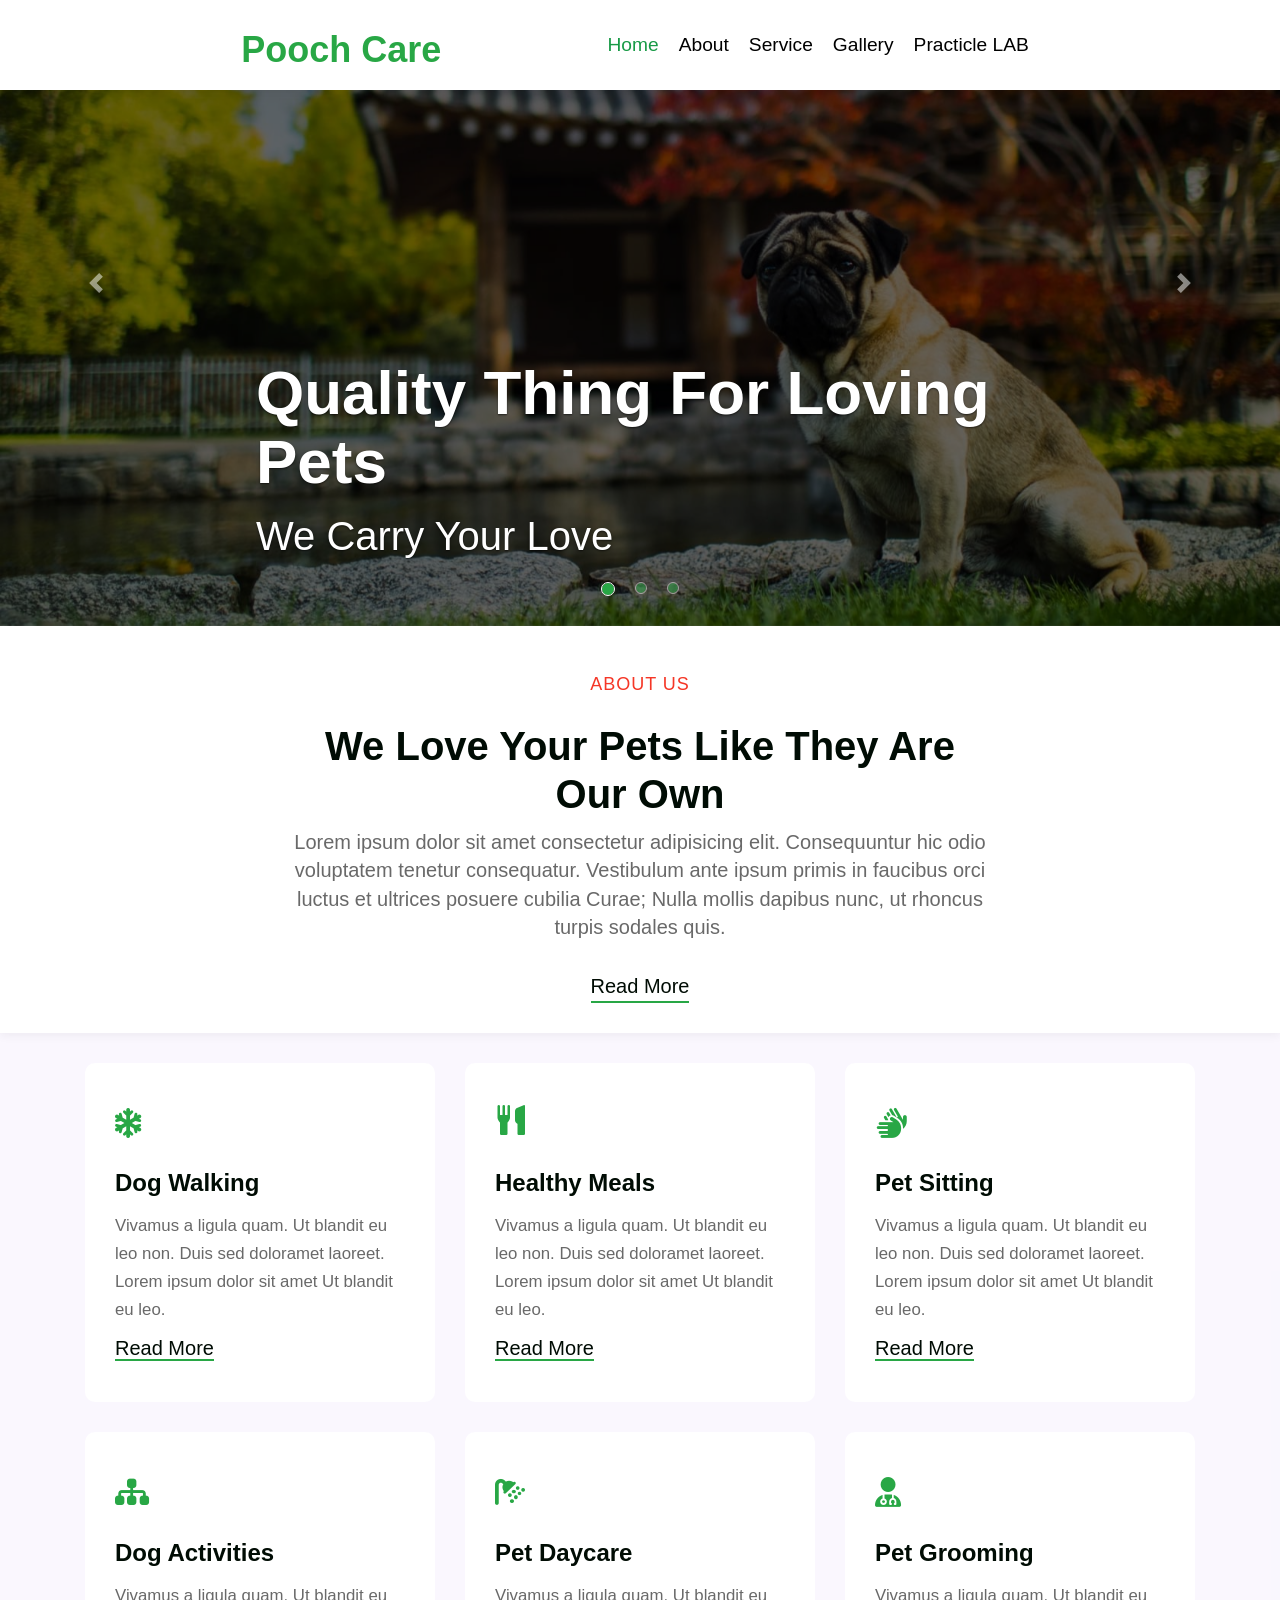
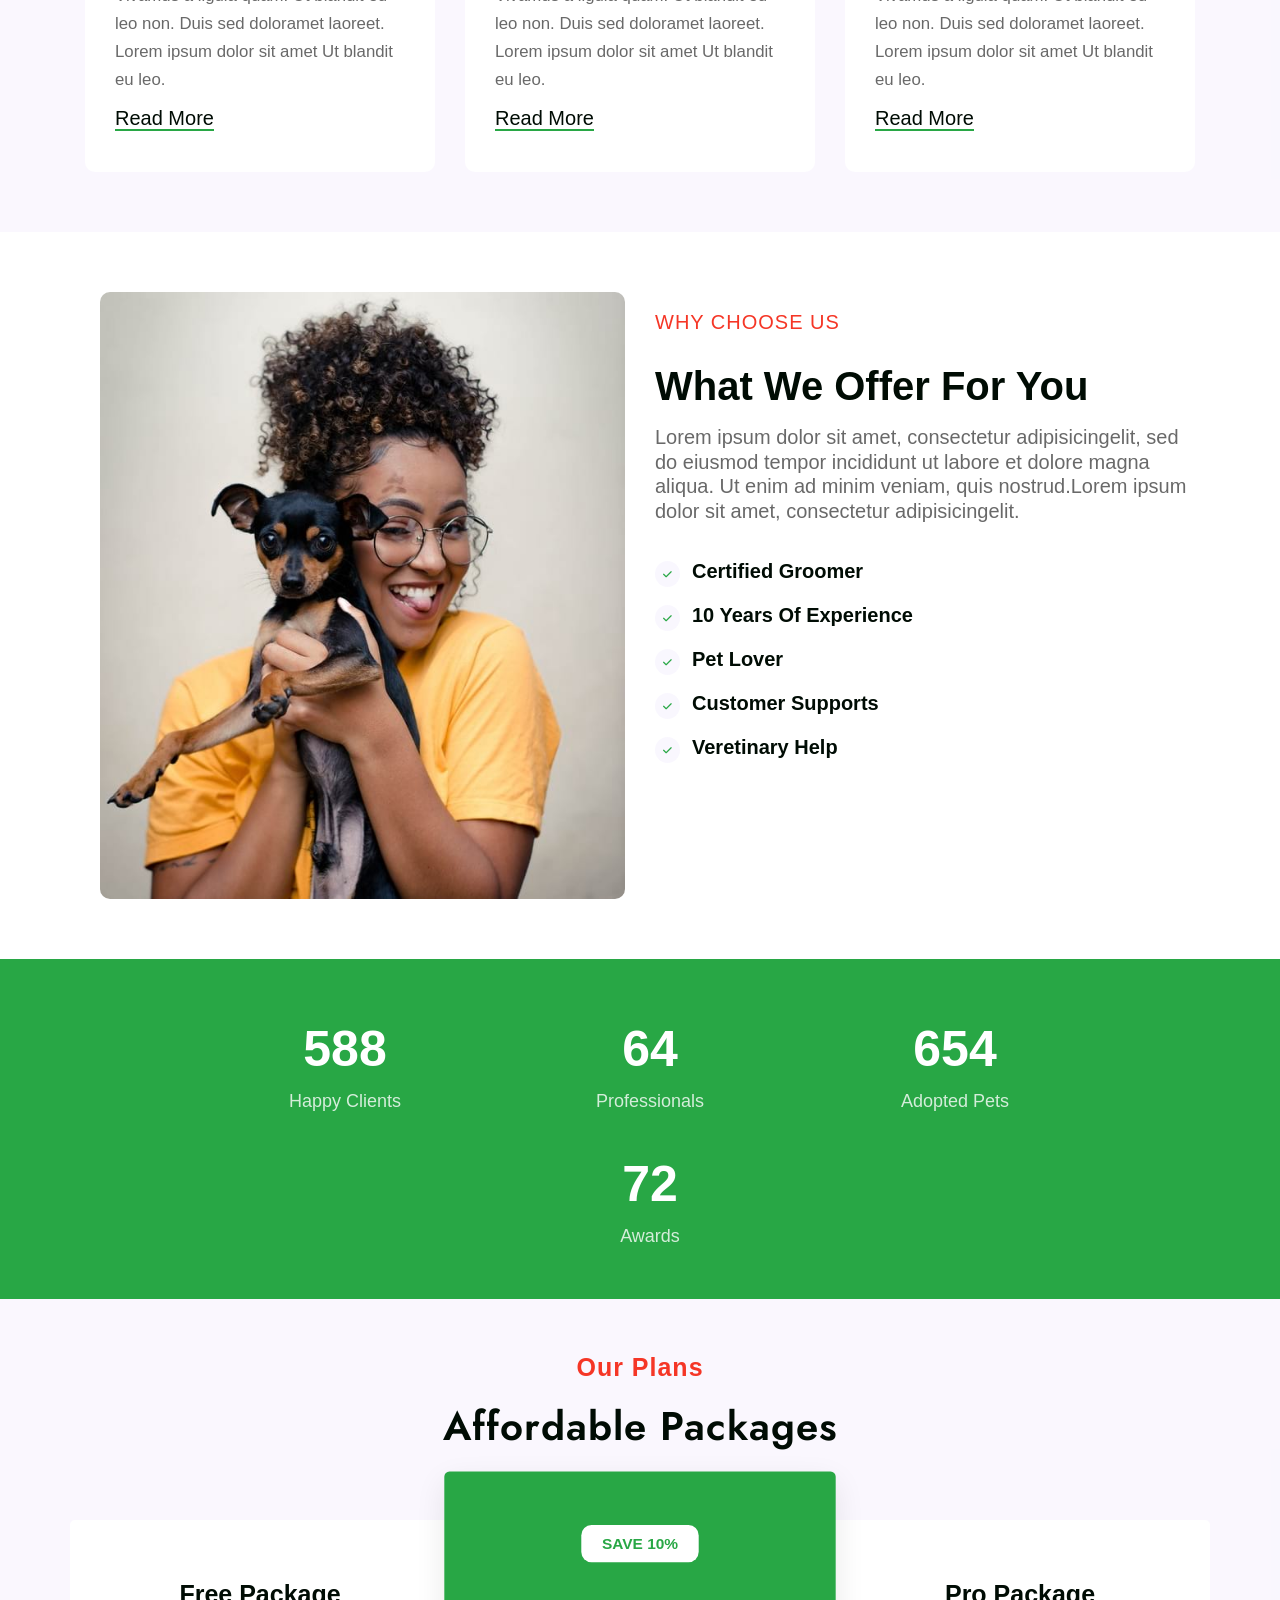
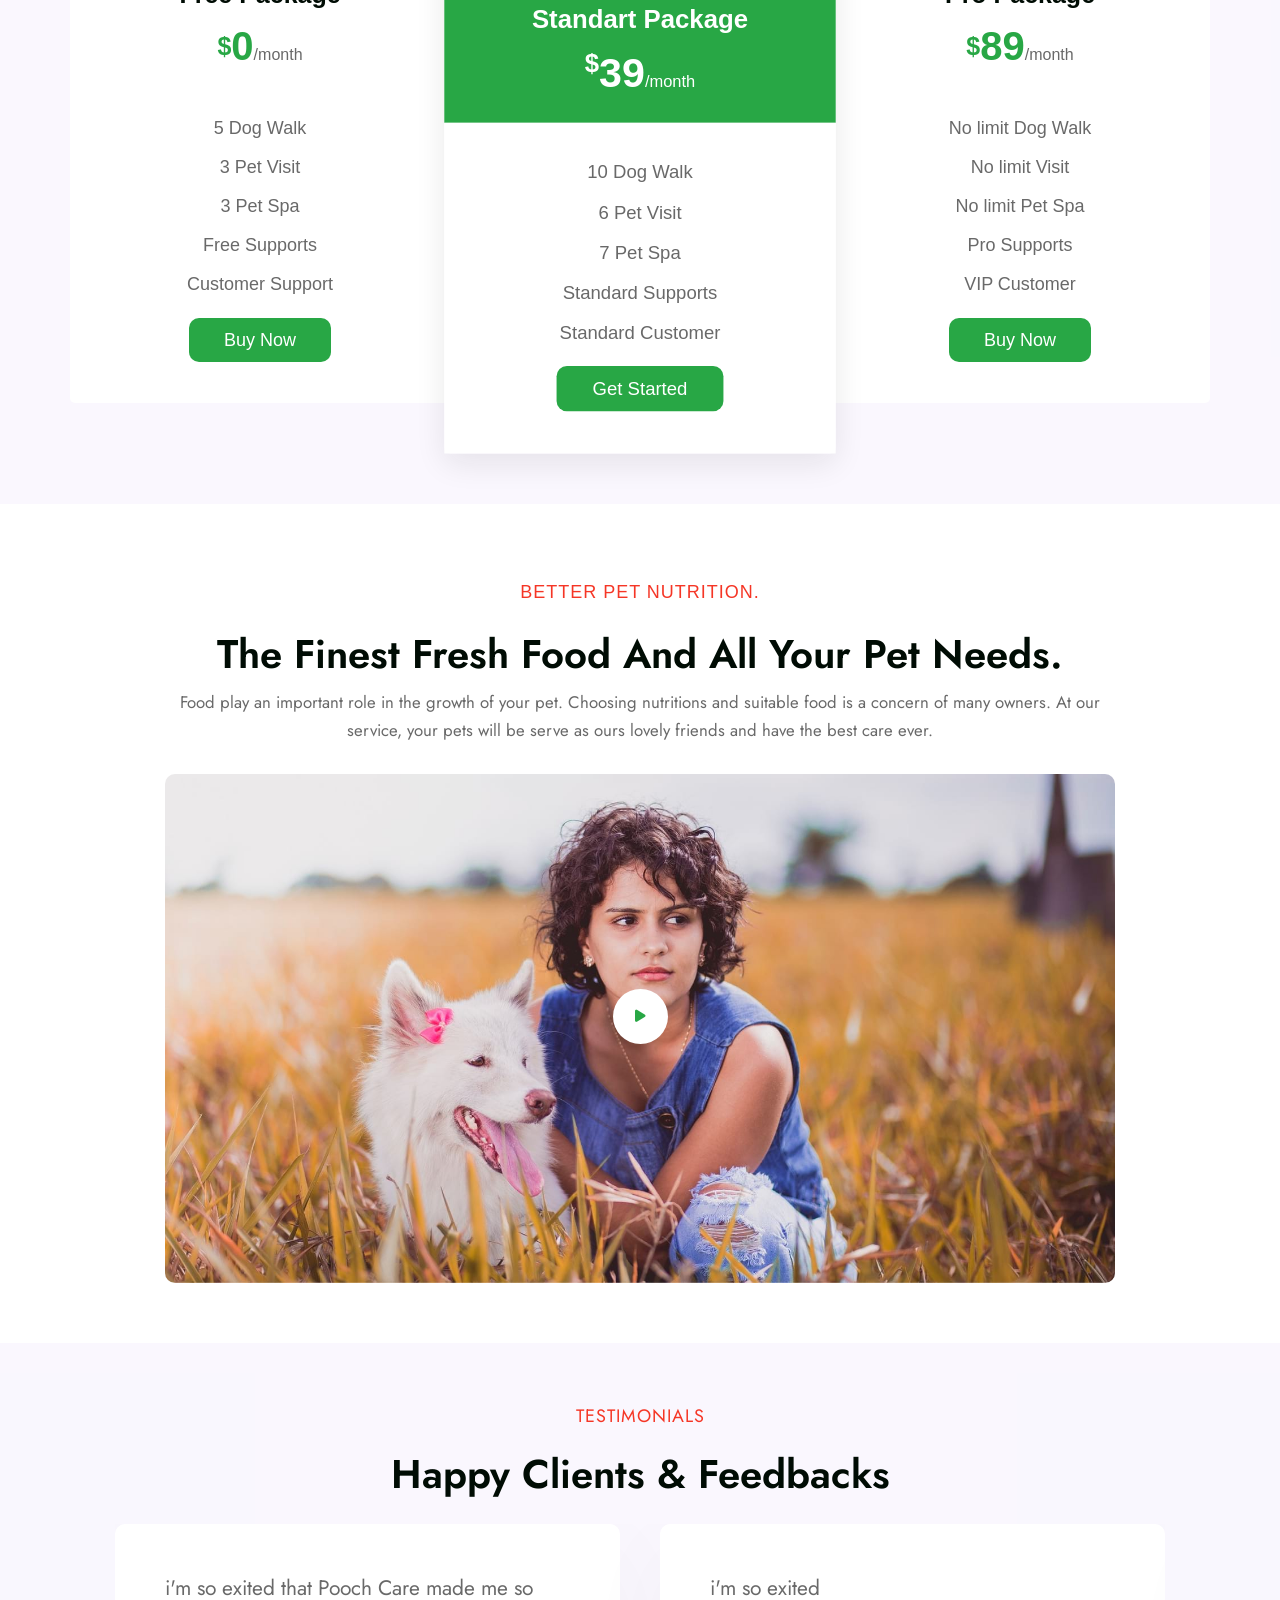
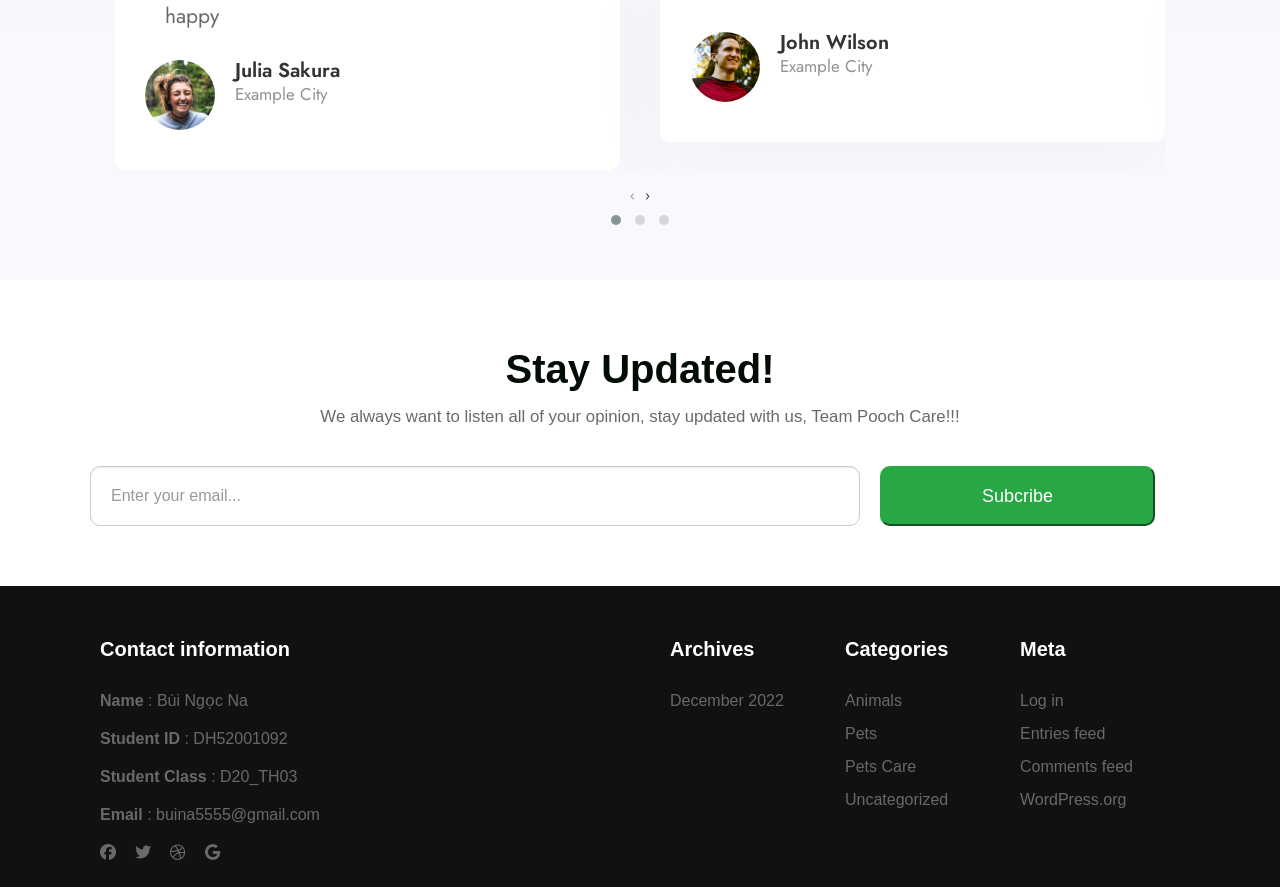
==== commit 700d9595: "abc" ====
--- a/index.html
+++ b/index.html
@@ -54,8 +54,8 @@
           <div><a style="color: #189a46" href="./index.html">Home</a></div>
           <div><a href="./about.html">About</a></div>
           <div><a href="./service.html">Service</a></div>
-          <div><a href="#">Gallery</a></div>
-          <div><a href="#">LAB thực hành</a></div>
+          <div><a href="./gallery.html">Gallery</a></div>
+          <div><a href="#">Practicle LAB</a></div>
         </div>
         <!-- End navigation bar -->
       </div>
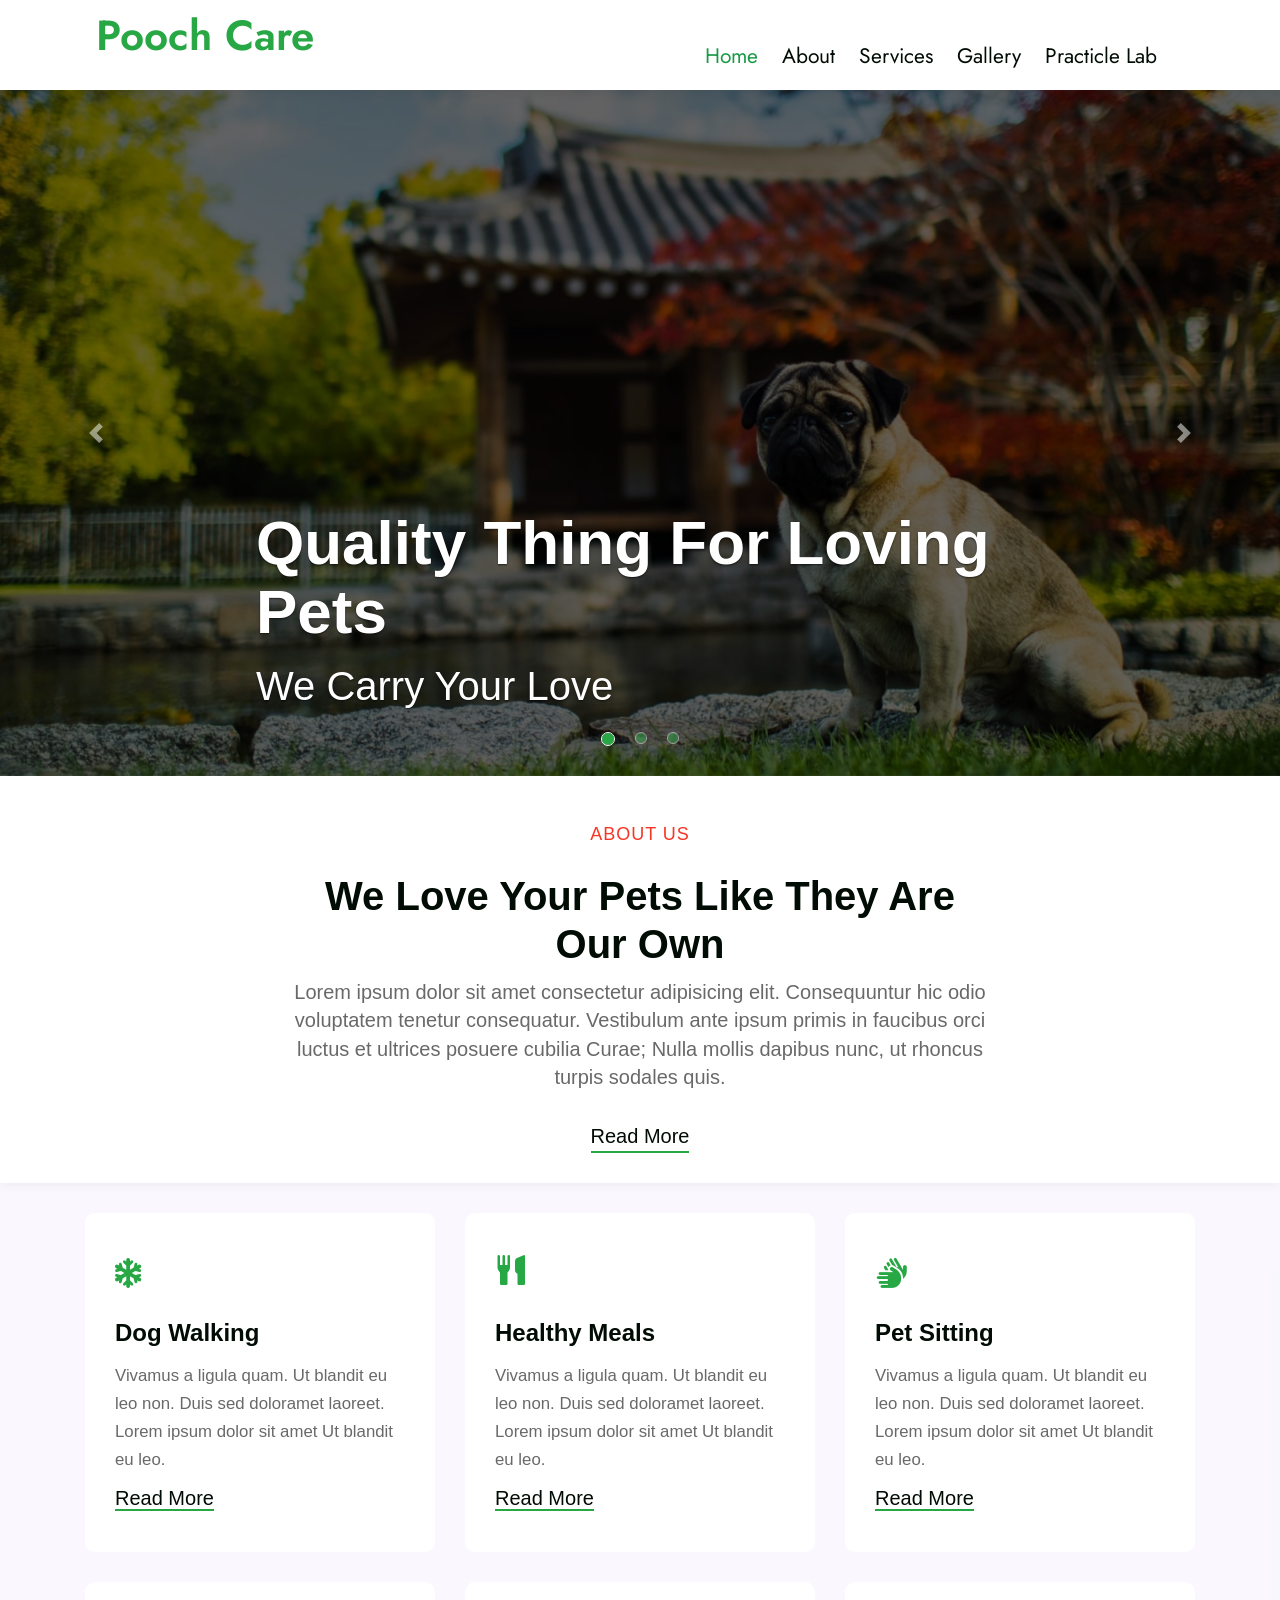
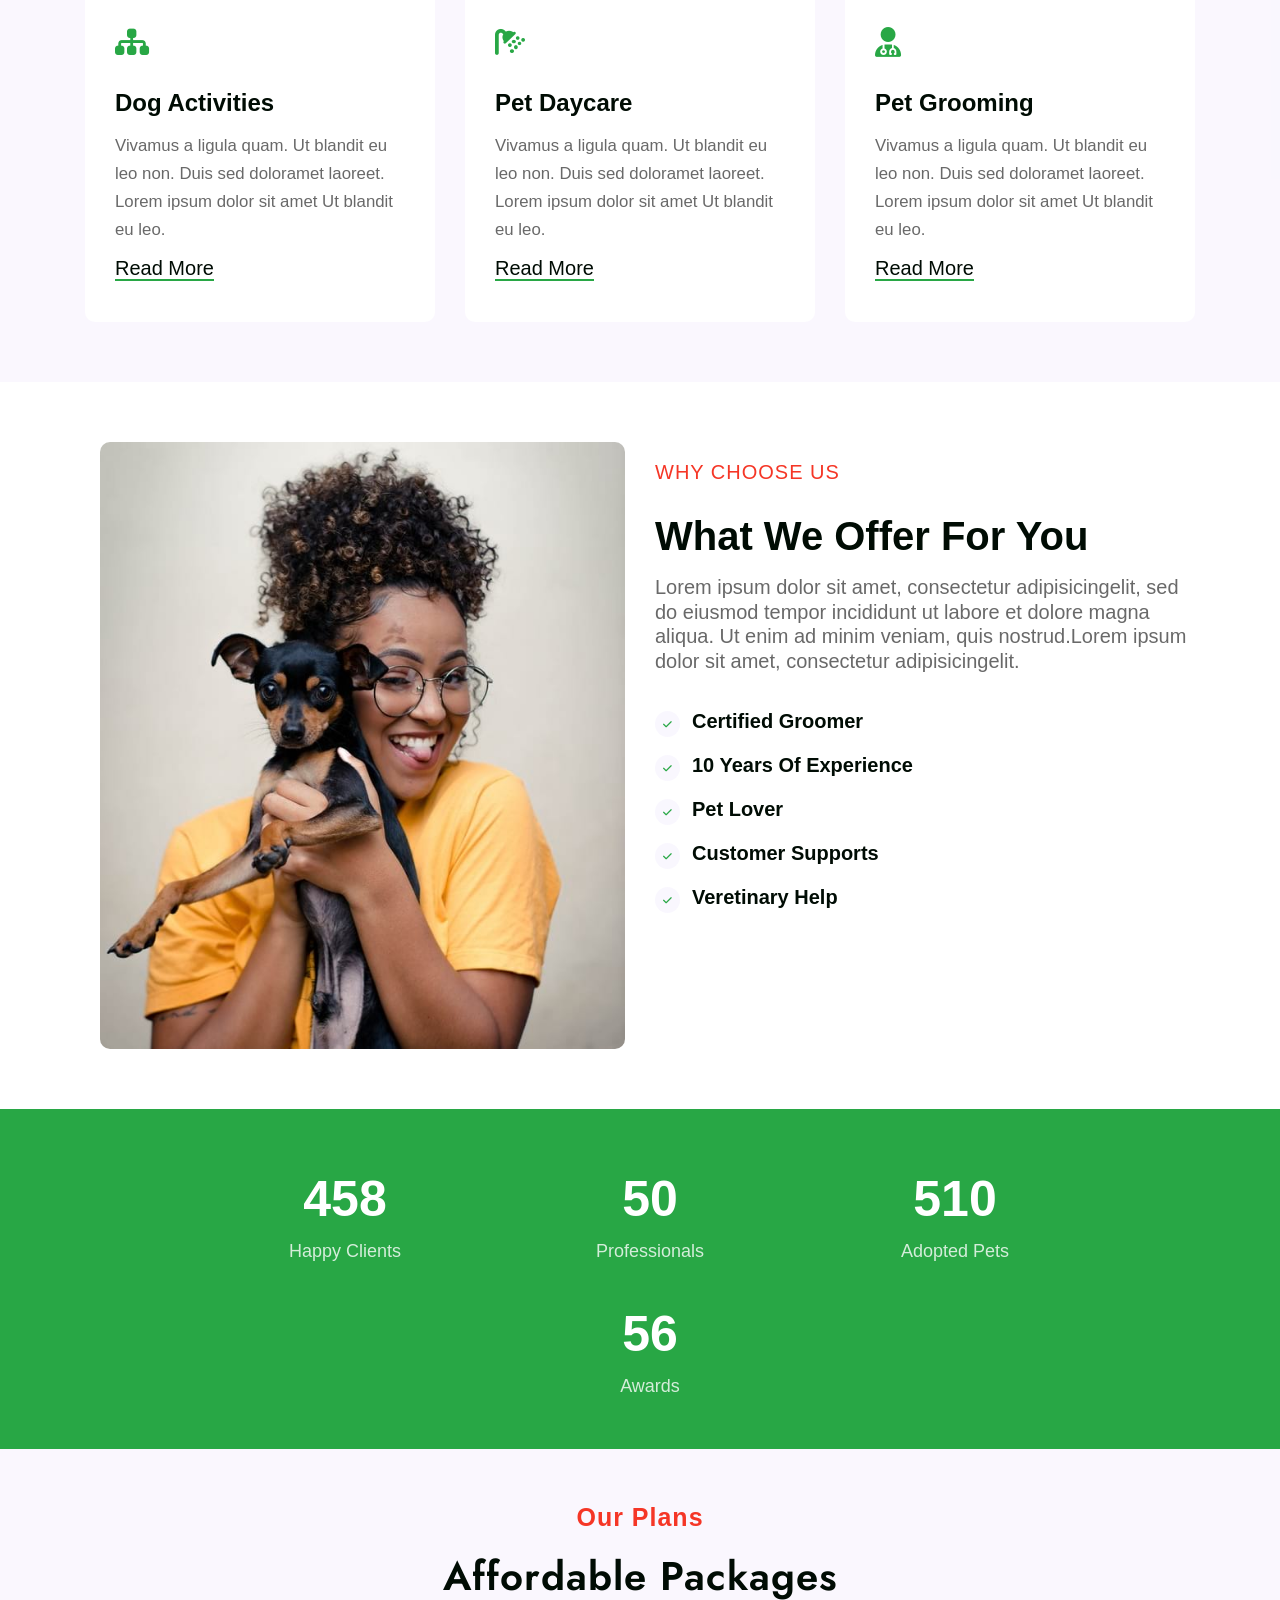
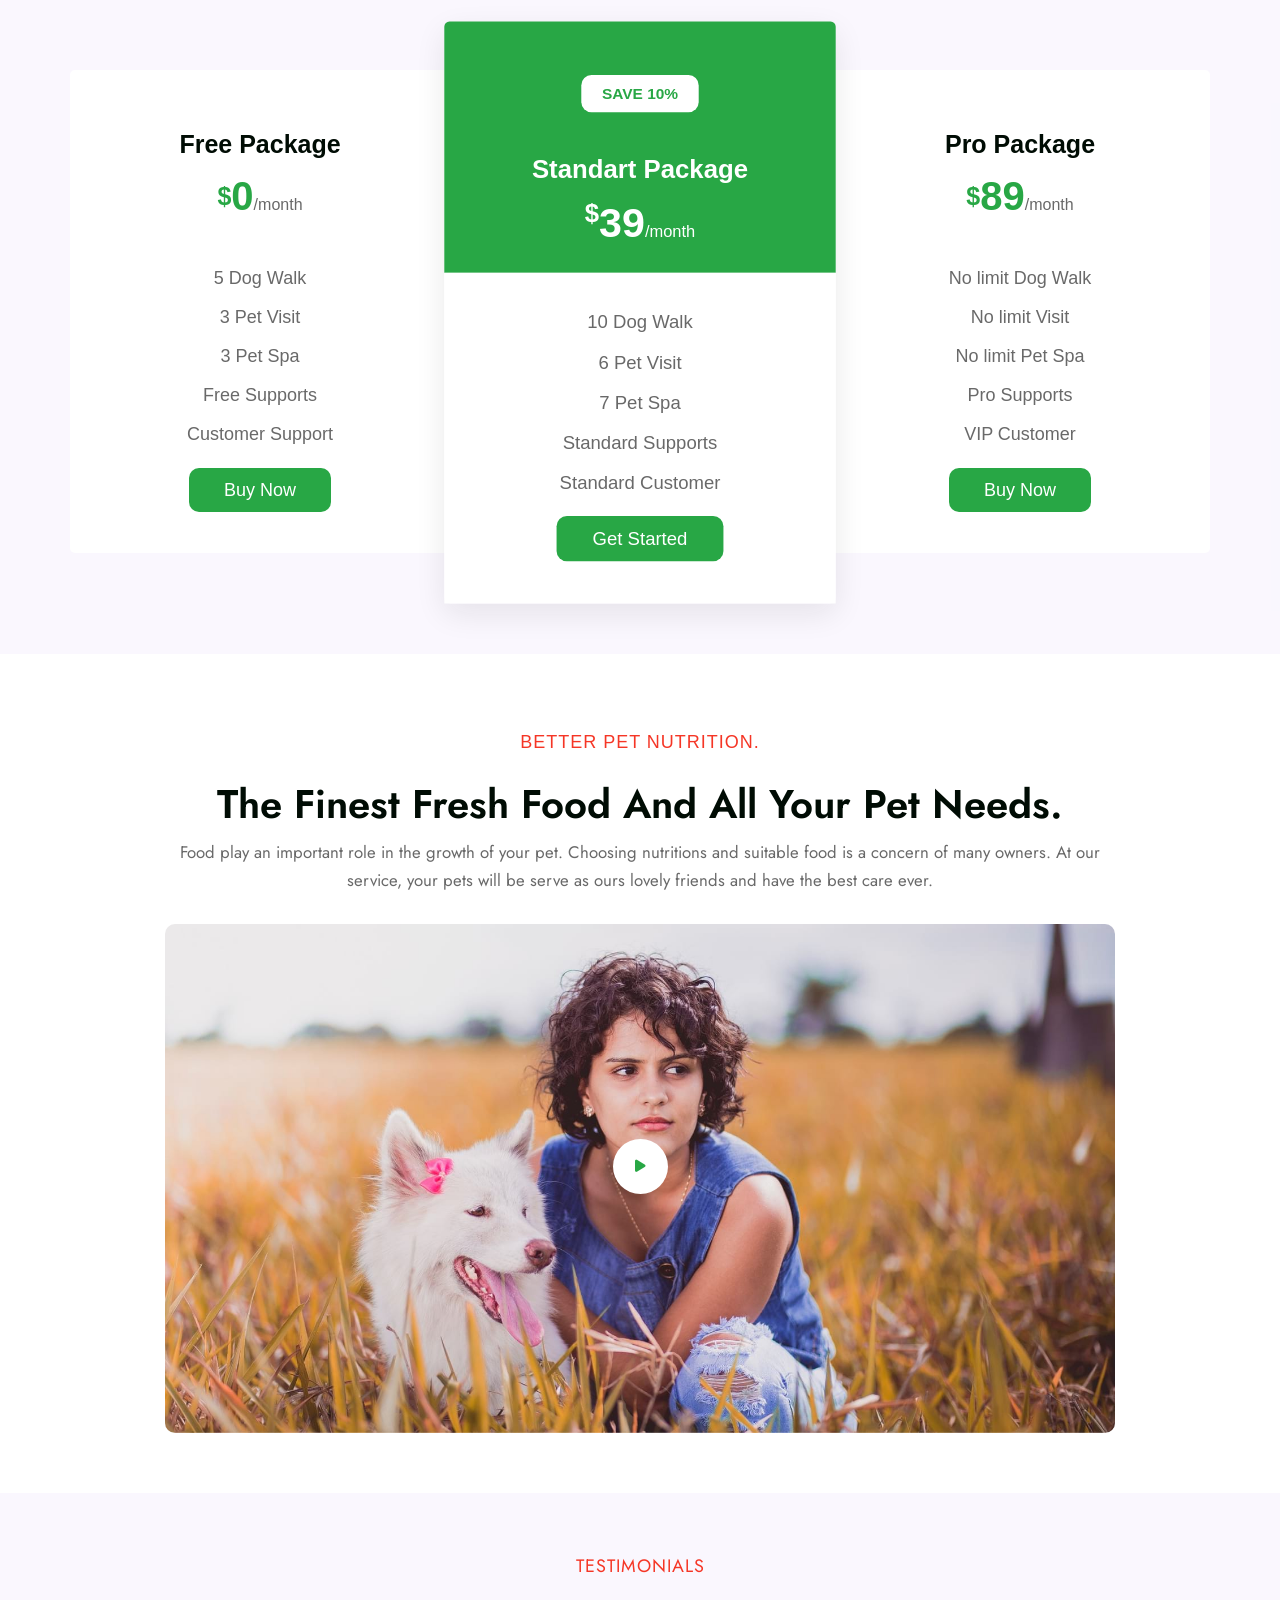
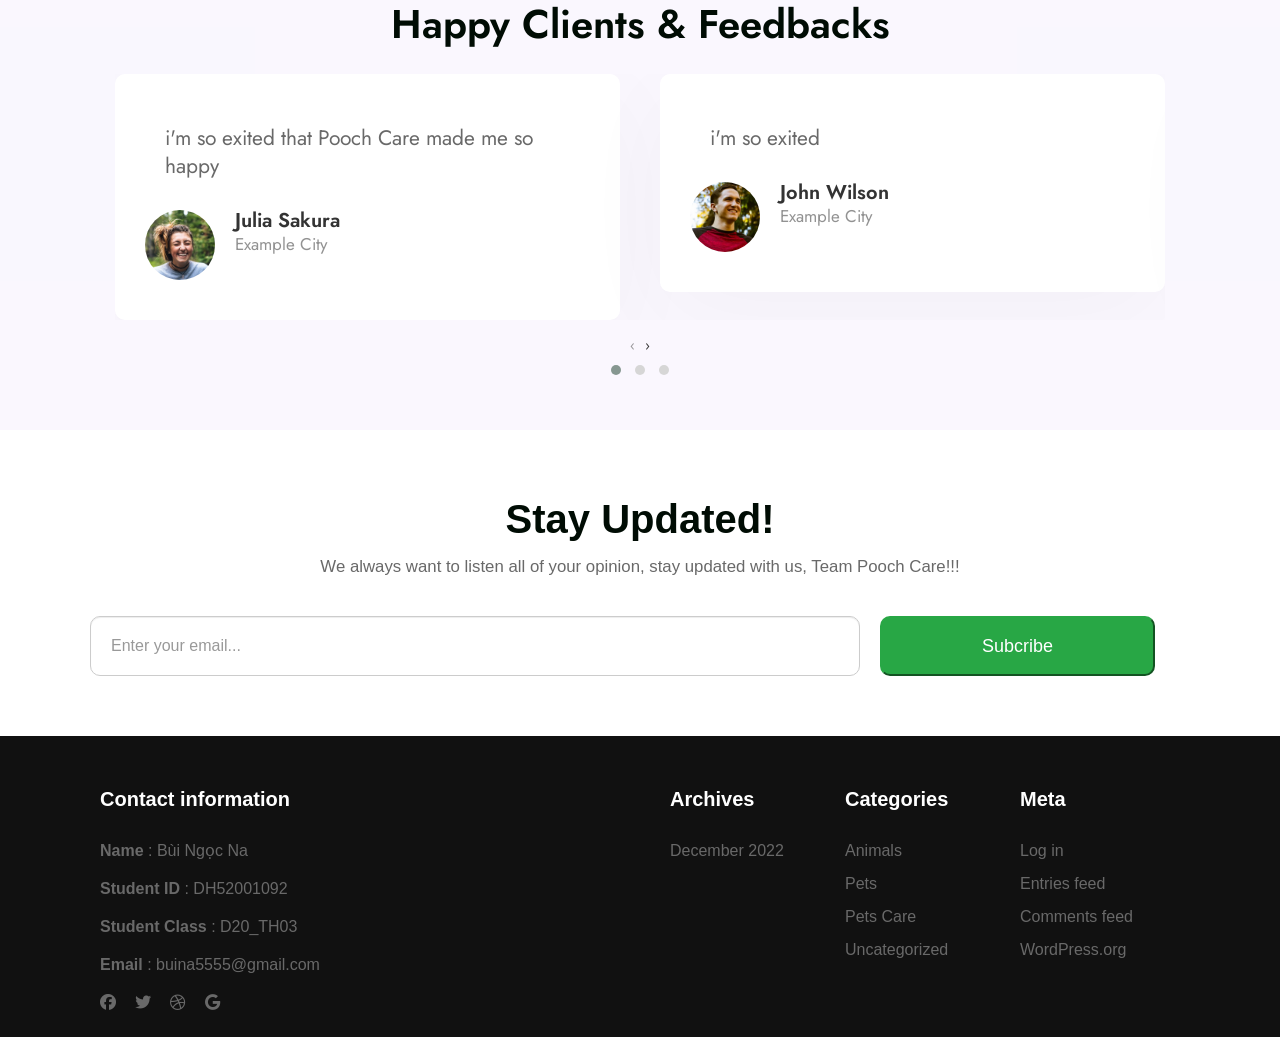
==== commit 4b3d31d2: "gg" ====
--- a/index.html
+++ b/index.html
@@ -44,20 +44,92 @@
   </head>
   <body>
     <!-- Start header -->
-    <header class="header">
+    <!-- <header class="header">
       <div class="container">
         <div class="logo">
           <h1>Pooch Care</h1>
-        </div>
-        <!-- Start navigation bar -->
-        <div class="navigation">
+        </div> -->
+    <!-- Start navigation bar -->
+    <!-- <div class="navigation">
           <div><a style="color: #189a46" href="./index.html">Home</a></div>
           <div><a href="./about.html">About</a></div>
           <div><a href="./service.html">Service</a></div>
           <div><a href="./gallery.html">Gallery</a></div>
           <div><a href="#">Practicle LAB</a></div>
-        </div>
-        <!-- End navigation bar -->
+        </div> -->
+    <!-- End navigation bar -->
+    <!-- </div>
+    </header> -->
+    <!-- End header -->
+    <!-- <div class="topnav" id="myTopnav">
+      <a href="./index.html" class="active">Home</a>
+      <a href="./about.html">About</a>
+      <a href="./service.html">Service</a>
+      <a href="./gallery.html">Gallery</a>
+      <a href="#">Practicle Lab</a>
+      <a href="javascript:void(0);" class="icon" onclick="myFunction()">
+        <i class="fa fa-bars"></i>
+      </a>
+    </div> -->
+    <div class="header-fixed-space-height" style="margin-top: 90px"></div>
+    <header id="site-header" class="main-header fixed-top nav-fixed">
+      <div class="container" id="ctn">
+        <div class="navbar navbar-expand-lg">
+          <h1><a href="./index.html" class="navbar-brand">Pooch Care</a></h1>
+          <div
+            class="navbar-collapse"
+            style="display: contents"
+            id="navbar-content"
+          >
+            <ul id="primary-menu" class="navbar-nav ml-auto">
+              <li
+                id="menu-item-26"
+                class="menu-item menu-item-type-post_type menu-item-object-page menu-item-home current-menu-item page_item page-item-8 current_page_item menu-item-26 nav-item active"
+              >
+                <a
+                  href="./index.html"
+                  class="nav-link active"
+                  style="color: #189a46"
+                  >Home</a
+                >
+              </li>
+              <li
+                id="menu-item-25"
+                class="menu-item menu-item-type-post_type menu-item-object-page menu-item-25 nav-item"
+              >
+                <a href="./about.html" class="nav-link">About</a>
+              </li>
+              <li
+                id="menu-item-24"
+                class="menu-item menu-item-type-post_type menu-item-object-page menu-item-24 nav-item"
+              >
+                <a href="./service.html" class="nav-link">Services</a>
+              </li>
+              <li
+                id="menu-item-23"
+                class="menu-item menu-item-type-post_type menu-item-object-page menu-item-23 nav-item"
+              >
+                <a href="./gallery.html" class="nav-link">Gallery</a>
+              </li>
+              <li
+                id="menu-item-24"
+                class="menu-item menu-item-type-post_type menu-item-object-page menu-item-24 nav-item"
+              >
+                <a href="./service.html" class="nav-link">Practicle Lab</a>
+              </li>
+              
+            </ul>
+            <div id="icon-response">
+                <a
+                  href="javascript:void(0);"
+                  class="icon"
+                  onclick="myFunction()"
+                >
+                  <i class="fa fa-bars"></i>
+                </a>
+              </div>
+          </div>
+        </div>
       </div>
     </header>
     <!-- End header -->
@@ -616,9 +688,7 @@
                 <h6 class="footer-title">Contact information</h6>
                 <ul>
                   <li>
-                    <p>
-                      <strong>Name</strong> : Bùi Ngọc Na
-                    </p>
+                    <p><strong>Name</strong> : Bùi Ngọc Na</p>
                   </li>
                   <li>
                     <p>
@@ -684,7 +754,11 @@
                     <div id="archive">
                       <h6 class="footer-title">Archives</h6>
                       <ul>
-                        <li><a href="https://wp.w3layouts.com/poochcare/2020/12/">December 2022</a></li>
+                        <li>
+                          <a href="https://wp.w3layouts.com/poochcare/2020/12/"
+                            >December 2022</a
+                          >
+                        </li>
                       </ul>
                     </div>
                   </div>
@@ -692,10 +766,30 @@
                     <div id="Categories">
                       <h6 class="footer-title">Categories</h6>
                       <ul>
-                        <li><a href="https://wp.w3layouts.com/poochcare/category/animals/">Animals</a></li>
-                        <li><a href="https://wp.w3layouts.com/poochcare/category/pets/">Pets</a></li>
-                        <li><a href="https://wp.w3layouts.com/poochcare/category/pets-care/">Pets Care</a></li>
-                        <li><a href="https://wp.w3layouts.com/poochcare/category/uncategorized/">Uncategorized</a></li>
+                        <li>
+                          <a
+                            href="https://wp.w3layouts.com/poochcare/category/animals/"
+                            >Animals</a
+                          >
+                        </li>
+                        <li>
+                          <a
+                            href="https://wp.w3layouts.com/poochcare/category/pets/"
+                            >Pets</a
+                          >
+                        </li>
+                        <li>
+                          <a
+                            href="https://wp.w3layouts.com/poochcare/category/pets-care/"
+                            >Pets Care</a
+                          >
+                        </li>
+                        <li>
+                          <a
+                            href="https://wp.w3layouts.com/poochcare/category/uncategorized/"
+                            >Uncategorized</a
+                          >
+                        </li>
                       </ul>
                     </div>
                   </div>
@@ -703,10 +797,26 @@
                     <div id="meta">
                       <h6 class="footer-title">Meta</h6>
                       <ul>
-                        <li><a href="https://wp.w3layouts.com/poochcare/wp-login.php">Log in</a></li>
-                        <li><a href="https://wp.w3layouts.com/poochcare/feed/">Entries feed</a></li>
-                        <li><a href="https://wp.w3layouts.com/poochcare/comments/feed/">Comments feed</a></li>
-                        <li><a href="https://wordpress.org/">WordPress.org</a></li>
+                        <li>
+                          <a
+                            href="https://wp.w3layouts.com/poochcare/wp-login.php"
+                            >Log in</a
+                          >
+                        </li>
+                        <li>
+                          <a href="https://wp.w3layouts.com/poochcare/feed/"
+                            >Entries feed</a
+                          >
+                        </li>
+                        <li>
+                          <a
+                            href="https://wp.w3layouts.com/poochcare/comments/feed/"
+                            >Comments feed</a
+                          >
+                        </li>
+                        <li>
+                          <a href="https://wordpress.org/">WordPress.org</a>
+                        </li>
                       </ul>
                     </div>
                   </div>
@@ -730,8 +840,30 @@
       crossorigin="anonymous"
       referrerpolicy="no-referrer"
     ></script>
-  <!-- Code injected by live-server -->
-</body>
+    <!-- Code injected by live-server -->
+  </body>
+  <script>
+    function myFunction() {
+      var x = document.getElementById("primary-menu");
+      var y = document.getElementById("site-header");
+      var z = document.getElementById("ctn");
+      if (y.className === "main-header fixed-top nav-fixed") {
+        y.className += " response";
+      } else {
+        y.className = "main-header fixed-top nav-fixed";
+      }
+      if (x.className === "navbar-nav ml-auto") {
+        x.className += " response";
+      } else {
+        x.className = "navbar-nav ml-auto";
+      }
+      if (z.className === "container") {
+        z.className += " response";
+      } else {
+        z.className = "container";
+      }
+    }
+  </script>
   <script>
     $(".owl-carousel").owlCarousel({
       loop: true,
--- a/style.css
+++ b/style.css
@@ -23,7 +23,7 @@
   font-family: "Jost", sans-serif;
 }
 /* Start header */
-header {
+/* header {
   position: fixed;
   z-index: 999;
   width: 100%;
@@ -79,12 +79,204 @@
   padding-right: 5px;
   color: #999;
   font-size: 10px;
+} */
+/* .topnav {
+  overflow: hidden;
+  background-color: #333;
+}
+
+.topnav a {
+  float: right;
+  display: block;
+  color: #f2f2f2;
+  text-align: center;
+  padding: 14px 16px;
+  text-decoration: none;
+  font-size: 17px;
+}
+
+.topnav a:hover {
+  background-color: #ddd;
+  color: black;
+  text-decoration: none;
+}
+
+.topnav a.active {
+  background-color: #04AA6D;
+  color: white;
+  text-decoration: none;
+}
+
+.topnav .icon {
+  display: none;
+} */
+
+/* @media screen and (max-width: 600px) {
+  .topnav a:not(:first-child) {display: none;}
+  .topnav a.icon {
+    float: right;
+    display: block;
+  }
+}
+
+@media screen and (max-width: 600px) {
+  .topnav.responsive {position: relative;}
+  .topnav.responsive .icon {
+    position: absolute;
+    right: 0;
+    top: 0;
+  }
+  .topnav.responsive a {
+    float: none;
+    display: block;
+    text-align: left;
+  }
+} */
+#site-header {
+  background-color: var(--bg-color);
+}
+.main-header {
+  padding: 0px;
+  transition: all 0.4s ease 0s;
+  height: 90px;
+  display: grid;
+  align-items: center;
+  box-shadow: 0 3px 9px rgb(0 0 0 / 5%);
+  color: var(--bg-color);
+}
+.navbar {
+  margin: 0;
+  justify-content: unset;
+}
+.navbar a.navbar-brand {
+  margin: 0;
+  padding: 0;
+  font-size: 42px;
+  font-weight: 600;
+  text-transform: capitalize;
+  color: var(--green);
+  font-family: "Jost", sans-serif;
+}
+.navbar-collaspe {
+  display: flex !important;
+}
+ul.navbar-nav {
+  display: flex;
+  padding-left: 0;
+  list-style: none;
+  font-family: "Jost", sans-serif;
+  padding-top: 20px;
+}
+ul.navbar-nav li.nav-item{
+  padding: 0 12px;
+  transition: all 0.5s ease;
+  position: relative;
+
+}
+ul.navbar-nav li.nav-item .nav-link{
+  text-transform: capitalize;
+  transition: all 0.5s ease;
+  padding: 14px 0;
+  font-size: 1.5em;
+  font-weight: 400;
+  position: relative;
+  color: var(--black-title);
+}
+ul.navbar-nav li.nav-item .nav-link:hover{
+  color: var(--green);
+  transition: all 0.4s linear;
+}
+ul.navbar-nav li.nav-item .nav-link::after{
+  content: "";
+  width: 0px;
+  height: 2px;
+  bottom: 0;
+  left: 0;
+  background-color: var(--green);
+  position: absolute;
+  transition: all 0.4s linear;
+}
+ul.navbar-nav li.nav-item .nav-link:hover::after{
+  width: 100%;
+}
+a.icon {
+  display: none;
+  color: #fff;
+  font-size: 20px;
+}
+@media screen and (max-width: 1000px) {
+  li.nav-item{display: none;}
+  .navbar {
+    margin: 0;
+    justify-content: unset !important;
+  }
+  .navbar a.icon{
+    float: right;
+    display: block;
+  }
+  #site-header .container {
+    position: absolute;
+    left: 10.5%;
+    top: 8%;
+  }
+}
+@media screen and (max-width: 1000px) {
+  #site-header.response {
+    height: 375px;
+  }
+  #site-header .container.response {
+    position: absolute;
+    left: 10.5%;
+    top: 8%;
+  }
+  ul.navbar-nav.response {
+    position: absolute;
+    top: 41px;
+    left: 0;
+  }
+  a.icon{
+    position: absolute;
+    right: 20px;
+    top: 12px;
+    padding: 10px 15px;
+    background-color: #116e32;
+    border-radius: var(--border-radius);
+    margin-bottom: 10px;
+  }
+  
+  a.icon:link {
+    color: #fff;
+  }
+  ul.navbar-nav.response li.nav-item{
+    /* display: contents; */
+    float: none;
+    display: block;
+    text-align: left;
+  }
+}
+@media screen and (max-width: 576px) {
+  #site-header .container {
+    position: absolute;
+    left: 3.5%;
+    top: 8%;
+  }
+  #site-header .container.response {
+    position: absolute;
+    left: 3.5%;
+    top: 8%;
+  }
+  a.icon{
+    position: absolute;
+    right: 72px;
+    top: 12px;
+    padding: 10px 15px;
+    background-color: #116e32;
+    border-radius: var(--border-radius);
+    margin-bottom: 10px;
+  }
 }
 /* End header */
 /* Start Slider */
-.slider {
-  margin-top: -60px;
-}
 .slider .carousel-indicators .dot {
   background-color: var(--green);
   margin: 0 10px;
@@ -715,47 +907,56 @@
 .video-popup .history-info .popup-with-zoom-animation .video-play-icon > i {
   color: var(--green);
 }
-.video-popup .history-info #small-dialog{
-    max-width: 750px;
-    margin: 40px auto;
-    position: relative;
-}
-.video-popup .history-info .mfp-hide{
-    display: none !important;
+.video-popup .history-info #small-dialog {
+  max-width: 750px;
+  margin: 40px auto;
+  position: relative;
+}
+.video-popup .history-info .mfp-hide {
+  display: none !important;
 }
 /* End video popup */
 /* Start feedback */
 .client {
-    font-family: 'Jost', sans-serif;
-    background-color: var(--bg-light);
+  font-family: "Jost", sans-serif;
+  background-color: var(--bg-light);
 }
 .client .customer-feedback .feedback-block .heading-text .sub-title {
-    font-size: 18px;
-    font-weight: 400;
-    line-height: 2em;
-    letter-spacing: 1px;
-    color: var(--about-us);
+  font-size: 18px;
+  font-weight: 400;
+  line-height: 2em;
+  letter-spacing: 1px;
+  color: var(--about-us);
 }
 .client .customer-feedback .feedback-block .heading-text .hny-title {
-    font-size: 40px;
-    font-weight: 600;
-    line-height: 40px;
-    color: var(--black-title);
-}
-.client .customer-feedback .feedback-width{
-    max-width: 1050px;
-    margin: auto;
-}
-.client .customer-feedback .feedback-width .out-stage-outer .owl-stage{
-  transform: translate3d(0, 0 ,0);
+  font-size: 40px;
+  font-weight: 600;
+  line-height: 40px;
+  color: var(--black-title);
+}
+.client .customer-feedback .feedback-width {
+  max-width: 1050px;
+  margin: auto;
+}
+.client .customer-feedback .feedback-width .out-stage-outer .owl-stage {
+  transform: translate3d(0, 0, 0);
   transition: all 0.25s ease 0s;
   width: 3210;
 }
-.client .customer-feedback .feedback-width .out-stage-outer .owl-stage .owl-item{
+.client
+  .customer-feedback
+  .feedback-width
+  .out-stage-outer
+  .owl-stage
+  .owl-item {
   width: 515px;
   margin-right: 20px;
 }
-.client .customer-feedback .feedback-block .feedback-width .testimonial-content {
+.client
+  .customer-feedback
+  .feedback-block
+  .feedback-width
+  .testimonial-content {
   display: block;
   position: relative;
   padding: 40px 30px;
@@ -763,44 +964,91 @@
   box-shadow: 0 25px 98px 0 rgb(19 19 19 / 3%);
   border-radius: var(--border-radius);
 }
-.client .customer-feedback .feedback-block .feedback-width .testimonial-content blockquote{
+.client
+  .customer-feedback
+  .feedback-block
+  .feedback-width
+  .testimonial-content
+  blockquote {
   border-left: none;
 }
-.client .customer-feedback .feedback-block .feedback-width .testimonial-content blockquote p{
+.client
+  .customer-feedback
+  .feedback-block
+  .feedback-width
+  .testimonial-content
+  blockquote
+  p {
   font-size: 1.2em;
   line-height: 28px;
   color: var(--text);
 }
-.client .customer-feedback .feedback-block .feedback-width .testimonial-content .testimonial-des {
+.client
+  .customer-feedback
+  .feedback-block
+  .feedback-width
+  .testimonial-content
+  .testimonial-des {
   display: flex;
   text-align: center;
 }
-.client .customer-feedback .feedback-block .feedback-width .testimonial-content .testimonial-des .des-image {
+.client
+  .customer-feedback
+  .feedback-block
+  .feedback-width
+  .testimonial-content
+  .testimonial-des
+  .des-image {
   width: 70px;
   height: 70px;
   display: inline-block;
   overflow: hidden;
   background-color: var(--bg-color);
   border-radius: 50%;
-  
-}
-.client .customer-feedback .feedback-block .feedback-width .testimonial-content .testimonial-des img {
+}
+.client
+  .customer-feedback
+  .feedback-block
+  .feedback-width
+  .testimonial-content
+  .testimonial-des
+  img {
   width: 100%;
   min-height: 100%;
   object-fit: cover;
   object-position: center;
 }
-.client .customer-feedback .feedback-block .feedback-width .testimonial-content .testimonial-des .people {
+.client
+  .customer-feedback
+  .feedback-block
+  .feedback-width
+  .testimonial-content
+  .testimonial-des
+  .people {
   margin: 0;
   margin-left: 20px;
   text-align: left;
 }
-.client .customer-feedback .feedback-block .feedback-width .testimonial-content .testimonial-des .people h3{
+.client
+  .customer-feedback
+  .feedback-block
+  .feedback-width
+  .testimonial-content
+  .testimonial-des
+  .people
+  h3 {
   margin: 0;
   font-weight: 600;
   font-size: 20px;
 }
-.client .customer-feedback .feedback-block .feedback-width .testimonial-content .testimonial-des .people .identity{
+.client
+  .customer-feedback
+  .feedback-block
+  .feedback-width
+  .testimonial-content
+  .testimonial-des
+  .people
+  .identity {
   color: #777;
   font-size: 17px;
   margin-bottom: 0;
@@ -811,17 +1059,22 @@
 /* Start Subcribe */
 .sub .container .main-content .subcribe .header-section .hny-title {
   font-size: 40px;
-    font-weight: 600;
-    line-height: 48px;
-    text-transform: capitalize;
-    color: var(--black-title);
+  font-weight: 600;
+  line-height: 48px;
+  text-transform: capitalize;
+  color: var(--black-title);
 }
 .sub .container .main-content .subcribe .header-section p {
   font-size: 1.2em;
   line-height: 28px;
   color: var(--text);
 }
-.sub .container .main-content .subcribe .subcribe-field-main input[type="email"] {
+.sub
+  .container
+  .main-content
+  .subcribe
+  .subcribe-field-main
+  input[type="email"] {
   font-size: 16px;
   color: var(--text);
   border-radius: var(--border-radius);
@@ -843,10 +1096,10 @@
   border-color: var(--green);
 }
 .sub .container .main-content .subcribe .subcribe-field-main button:hover {
-  -webkit-transition: 0.5s all ;
-  background-color: #116E32;
-}
-@media (min-width: 992px){
+  -webkit-transition: 0.5s all;
+  background-color: #116e32;
+}
+@media (min-width: 992px) {
   .col-lg-3 {
     margin-left: 20px;
   }
@@ -879,9 +1132,9 @@
   color: var(--text);
   line-height: 28px;
 }
-.footer-28 ul.social-icon li{
+.footer-28 ul.social-icon li {
   display: inline-block;
   margin-right: 15px;
   margin-bottom: 0;
 }
-/* End Footer */+/* End Footer */
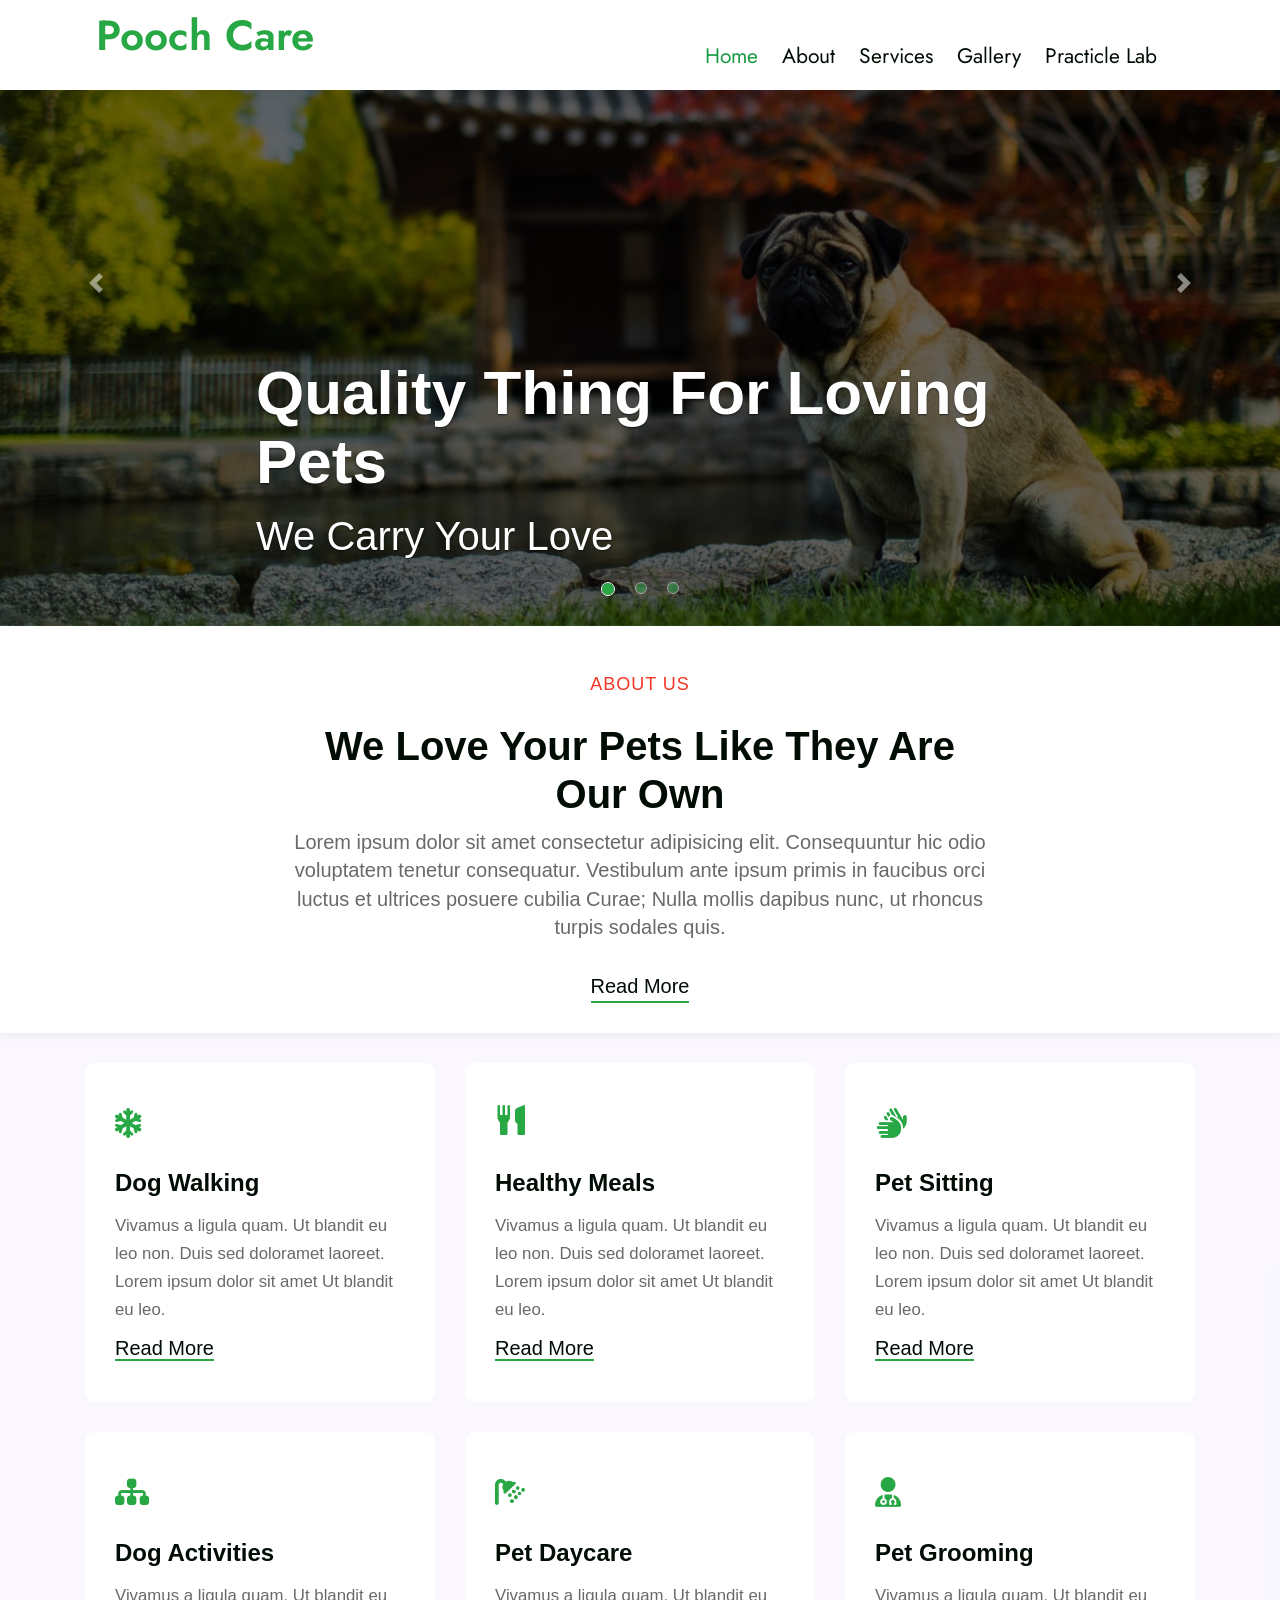
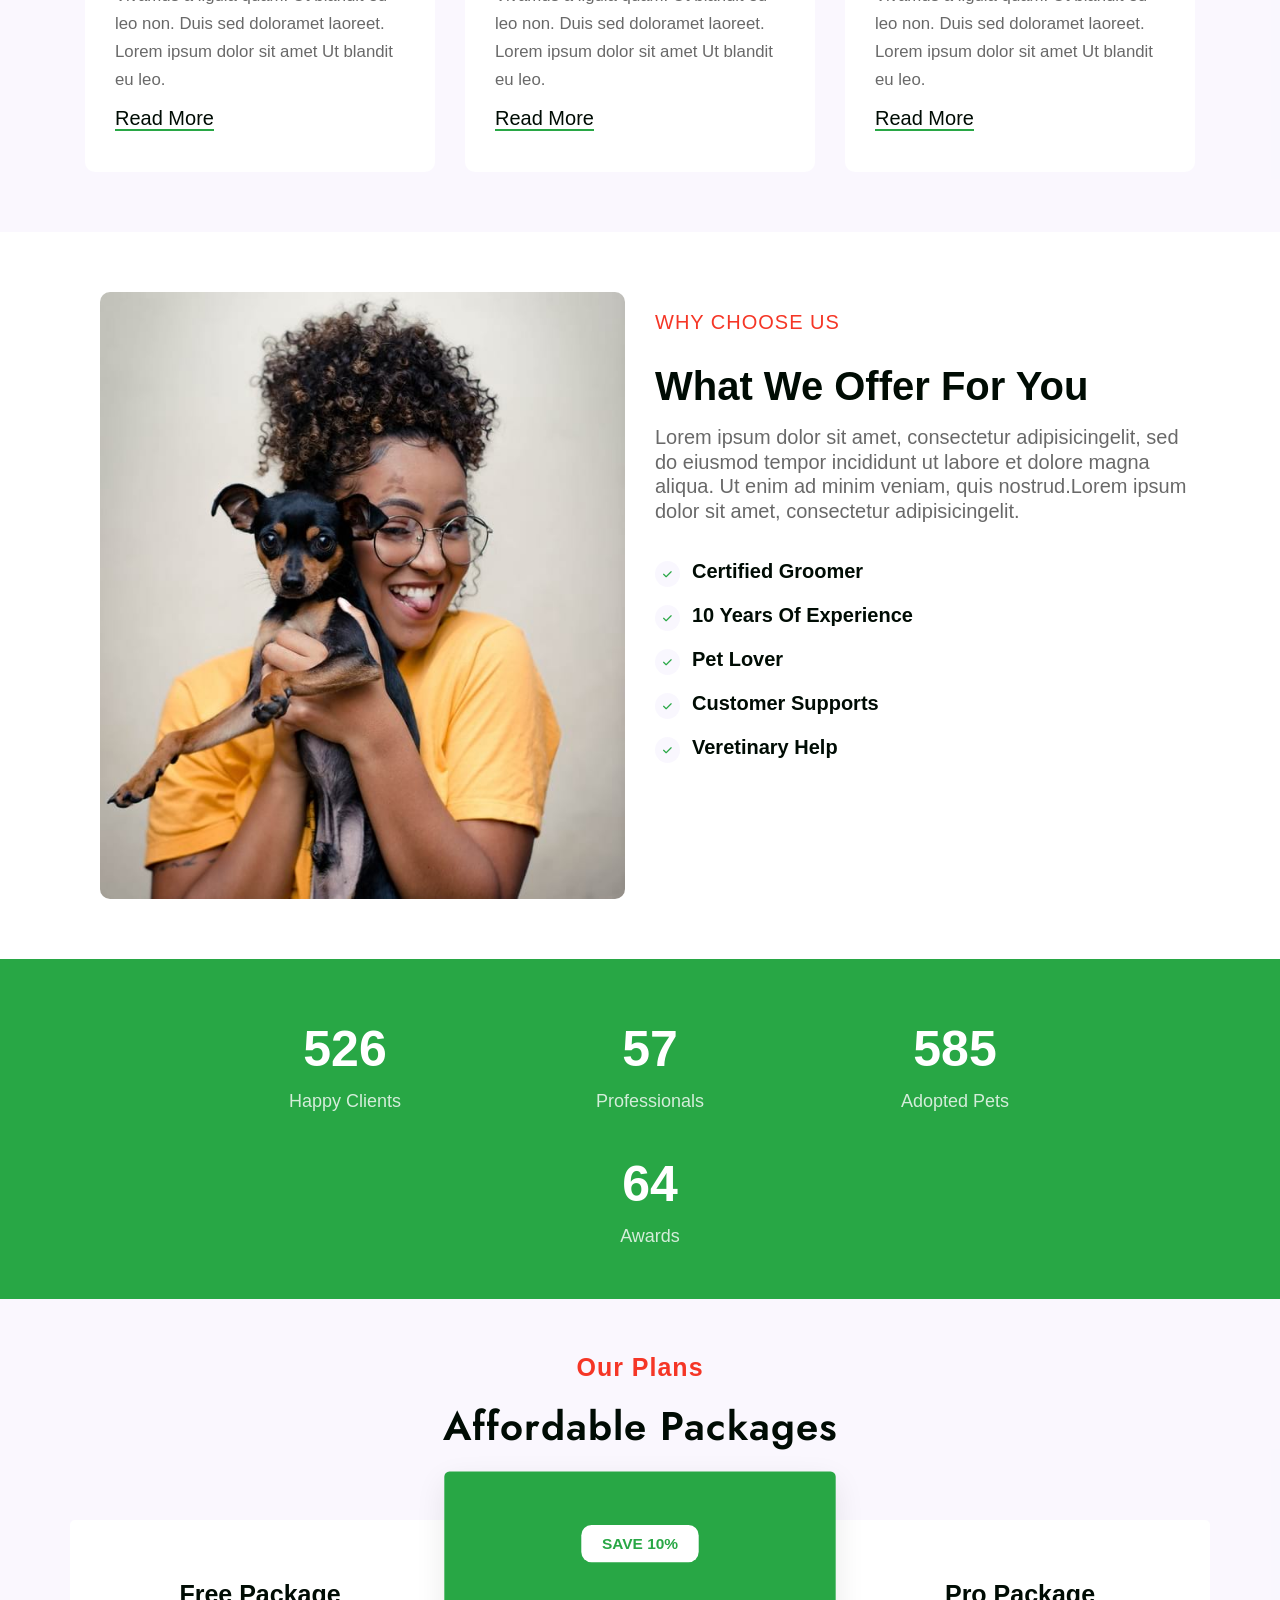
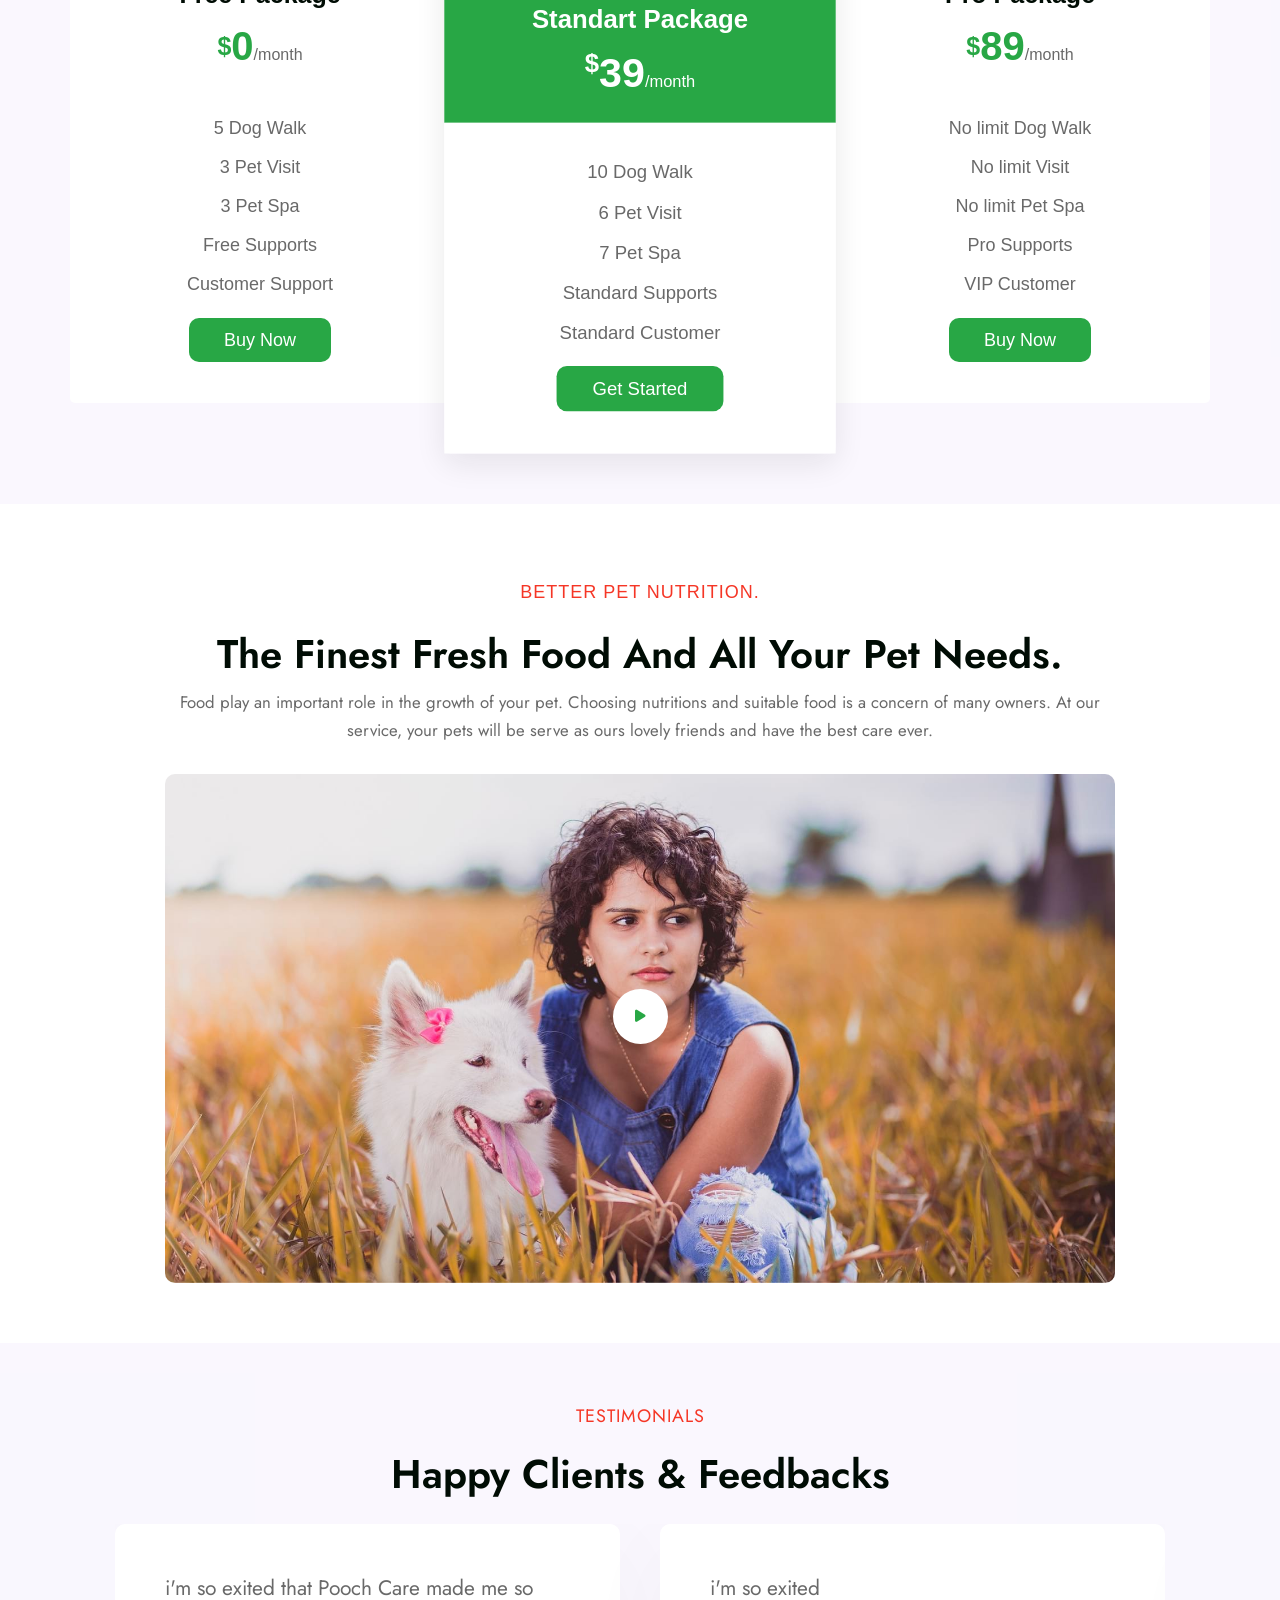
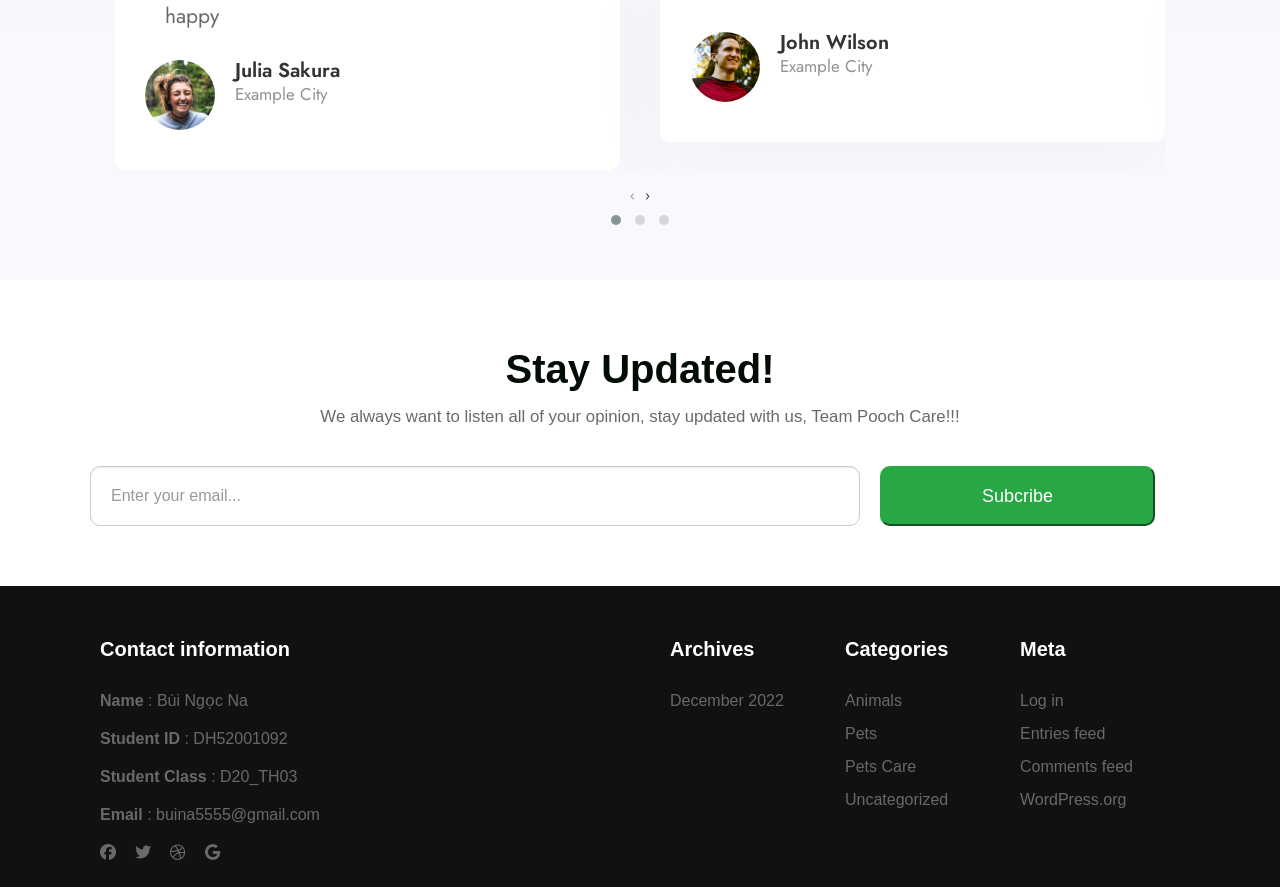
==== commit d531c149: "lasted" ====
--- a/index.html
+++ b/index.html
@@ -43,35 +43,6 @@
     <!-- End bootstrap CSS -->
   </head>
   <body>
-    <!-- Start header -->
-    <!-- <header class="header">
-      <div class="container">
-        <div class="logo">
-          <h1>Pooch Care</h1>
-        </div> -->
-    <!-- Start navigation bar -->
-    <!-- <div class="navigation">
-          <div><a style="color: #189a46" href="./index.html">Home</a></div>
-          <div><a href="./about.html">About</a></div>
-          <div><a href="./service.html">Service</a></div>
-          <div><a href="./gallery.html">Gallery</a></div>
-          <div><a href="#">Practicle LAB</a></div>
-        </div> -->
-    <!-- End navigation bar -->
-    <!-- </div>
-    </header> -->
-    <!-- End header -->
-    <!-- <div class="topnav" id="myTopnav">
-      <a href="./index.html" class="active">Home</a>
-      <a href="./about.html">About</a>
-      <a href="./service.html">Service</a>
-      <a href="./gallery.html">Gallery</a>
-      <a href="#">Practicle Lab</a>
-      <a href="javascript:void(0);" class="icon" onclick="myFunction()">
-        <i class="fa fa-bars"></i>
-      </a>
-    </div> -->
-    <div class="header-fixed-space-height" style="margin-top: 90px"></div>
     <header id="site-header" class="main-header fixed-top nav-fixed">
       <div class="container" id="ctn">
         <div class="navbar navbar-expand-lg">
@@ -115,7 +86,7 @@
                 id="menu-item-24"
                 class="menu-item menu-item-type-post_type menu-item-object-page menu-item-24 nav-item"
               >
-                <a href="./service.html" class="nav-link">Practicle Lab</a>
+                <a href="./Lab.html" class="nav-link">Practicle Lab</a>
               </li>
               
             </ul>
--- a/style.css
+++ b/style.css
@@ -22,116 +22,6 @@
   overflow-x: hidden;
   font-family: "Jost", sans-serif;
 }
-/* Start header */
-/* header {
-  position: fixed;
-  z-index: 999;
-  width: 100%;
-  height: 90px;
-  box-shadow: 0 3px 9px rgb(0 0 0 / 5%);
-  align-items: center;
-  background-color: var(--bg-color);
-}
-header .container {
-  display: flex;
-  justify-content: space-between;
-  height: 100%;
-  align-items: center;
-}
-header .container .logo h1 {
-  color: var(--green);
-  font-size: 36px;
-  font-weight: bolder;
-}
-header .container .navigation {
-  display: flex;
-  justify-content: space-between;
-}
-header .container .navigation > div {
-  padding: 0 10px;
-}
-header .container .navigation div a {
-  text-decoration: none;
-  color: black;
-  font-size: 19.2px;
-  display: block;
-  position: relative;
-}
-header .container .navigation div a:hover {
-  color: var(--green);
-  transition: all 0.4s linear;
-}
-header .container .navigation div a::after {
-  content: "";
-  width: 0px;
-  height: 2px;
-  bottom: -2px;
-  left: 0;
-  background-color: var(--green);
-  position: absolute;
-  transition: all 0.4s linear;
-}
-header .container .navigation div a:hover::after {
-  width: 100%;
-}
-.fa-angle-down {
-  margin-top: 9px;
-  padding-right: 5px;
-  color: #999;
-  font-size: 10px;
-} */
-/* .topnav {
-  overflow: hidden;
-  background-color: #333;
-}
-
-.topnav a {
-  float: right;
-  display: block;
-  color: #f2f2f2;
-  text-align: center;
-  padding: 14px 16px;
-  text-decoration: none;
-  font-size: 17px;
-}
-
-.topnav a:hover {
-  background-color: #ddd;
-  color: black;
-  text-decoration: none;
-}
-
-.topnav a.active {
-  background-color: #04AA6D;
-  color: white;
-  text-decoration: none;
-}
-
-.topnav .icon {
-  display: none;
-} */
-
-/* @media screen and (max-width: 600px) {
-  .topnav a:not(:first-child) {display: none;}
-  .topnav a.icon {
-    float: right;
-    display: block;
-  }
-}
-
-@media screen and (max-width: 600px) {
-  .topnav.responsive {position: relative;}
-  .topnav.responsive .icon {
-    position: absolute;
-    right: 0;
-    top: 0;
-  }
-  .topnav.responsive a {
-    float: none;
-    display: block;
-    text-align: left;
-  }
-} */
 #site-header {
   background-color: var(--bg-color);
 }
@@ -167,13 +57,12 @@
   font-family: "Jost", sans-serif;
   padding-top: 20px;
 }
-ul.navbar-nav li.nav-item{
+ul.navbar-nav li.nav-item {
   padding: 0 12px;
   transition: all 0.5s ease;
   position: relative;
-
-}
-ul.navbar-nav li.nav-item .nav-link{
+}
+ul.navbar-nav li.nav-item .nav-link {
   text-transform: capitalize;
   transition: all 0.5s ease;
   padding: 14px 0;
@@ -182,11 +71,11 @@
   position: relative;
   color: var(--black-title);
 }
-ul.navbar-nav li.nav-item .nav-link:hover{
+ul.navbar-nav li.nav-item .nav-link:hover {
   color: var(--green);
   transition: all 0.4s linear;
 }
-ul.navbar-nav li.nav-item .nav-link::after{
+ul.navbar-nav li.nav-item .nav-link::after {
   content: "";
   width: 0px;
   height: 2px;
@@ -196,7 +85,7 @@
   position: absolute;
   transition: all 0.4s linear;
 }
-ul.navbar-nav li.nav-item .nav-link:hover::after{
+ul.navbar-nav li.nav-item .nav-link:hover::after {
   width: 100%;
 }
 a.icon {
@@ -205,12 +94,14 @@
   font-size: 20px;
 }
 @media screen and (max-width: 1000px) {
-  li.nav-item{display: none;}
+  li.nav-item {
+    display: none;
+  }
   .navbar {
     margin: 0;
     justify-content: unset !important;
   }
-  .navbar a.icon{
+  .navbar a.icon {
     float: right;
     display: block;
   }
@@ -234,20 +125,20 @@
     top: 41px;
     left: 0;
   }
-  a.icon{
+  a.icon {
     position: absolute;
-    right: 20px;
+    right: 10px;
     top: 12px;
     padding: 10px 15px;
     background-color: #116e32;
     border-radius: var(--border-radius);
     margin-bottom: 10px;
   }
-  
+
   a.icon:link {
     color: #fff;
   }
-  ul.navbar-nav.response li.nav-item{
+  ul.navbar-nav.response li.nav-item {
     /* display: contents; */
     float: none;
     display: block;
@@ -265,9 +156,9 @@
     left: 3.5%;
     top: 8%;
   }
-  a.icon{
+  a.icon {
     position: absolute;
-    right: 72px;
+    right: 35px;
     top: 12px;
     padding: 10px 15px;
     background-color: #116e32;
@@ -277,6 +168,9 @@
 }
 /* End header */
 /* Start Slider */
+.slider {
+  margin-top: -60px;
+}
 .slider .carousel-indicators .dot {
   background-color: var(--green);
   margin: 0 10px;
@@ -1055,6 +949,11 @@
   opacity: 0.8;
   text-align: left;
 }
+@media screen and (max-width: 576px) {
+  .client {
+    display: none;
+  }
+}
 /* End feedback */
 /* Start Subcribe */
 .sub .container .main-content .subcribe .header-section .hny-title {
